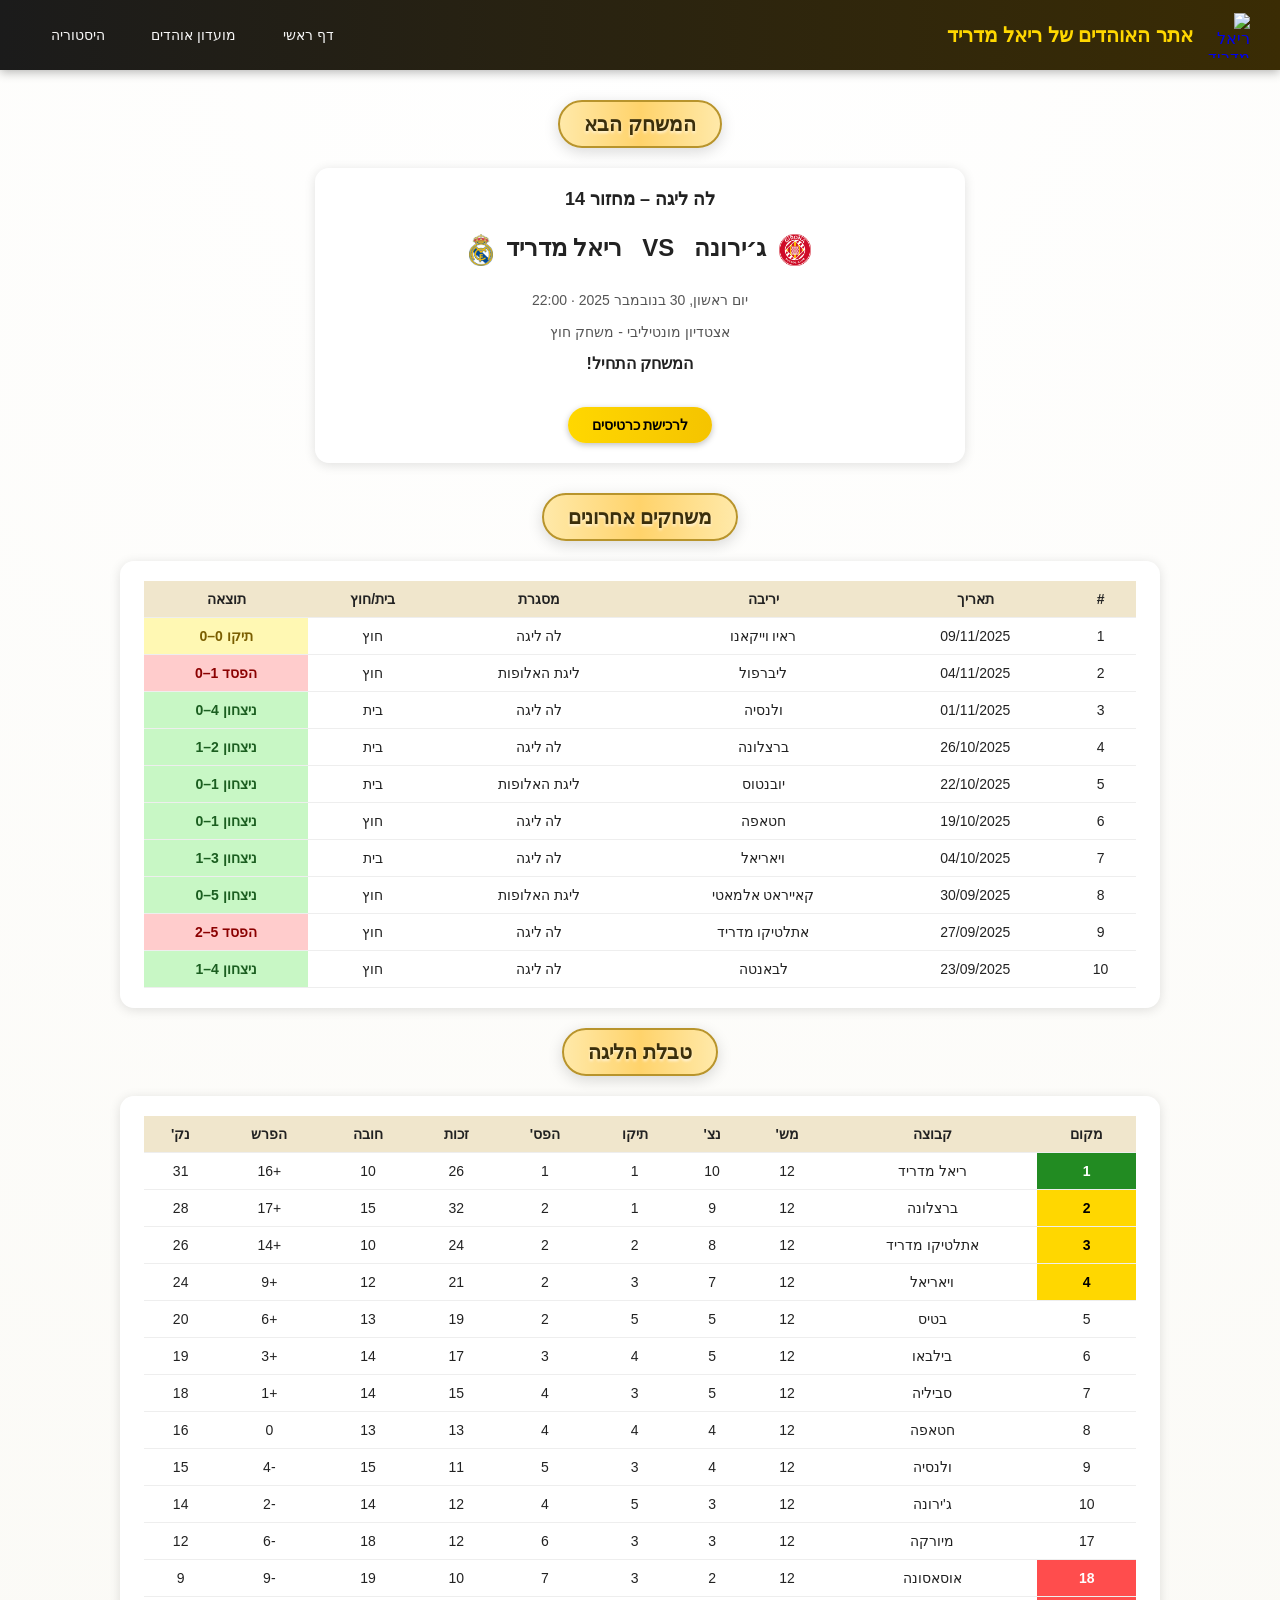
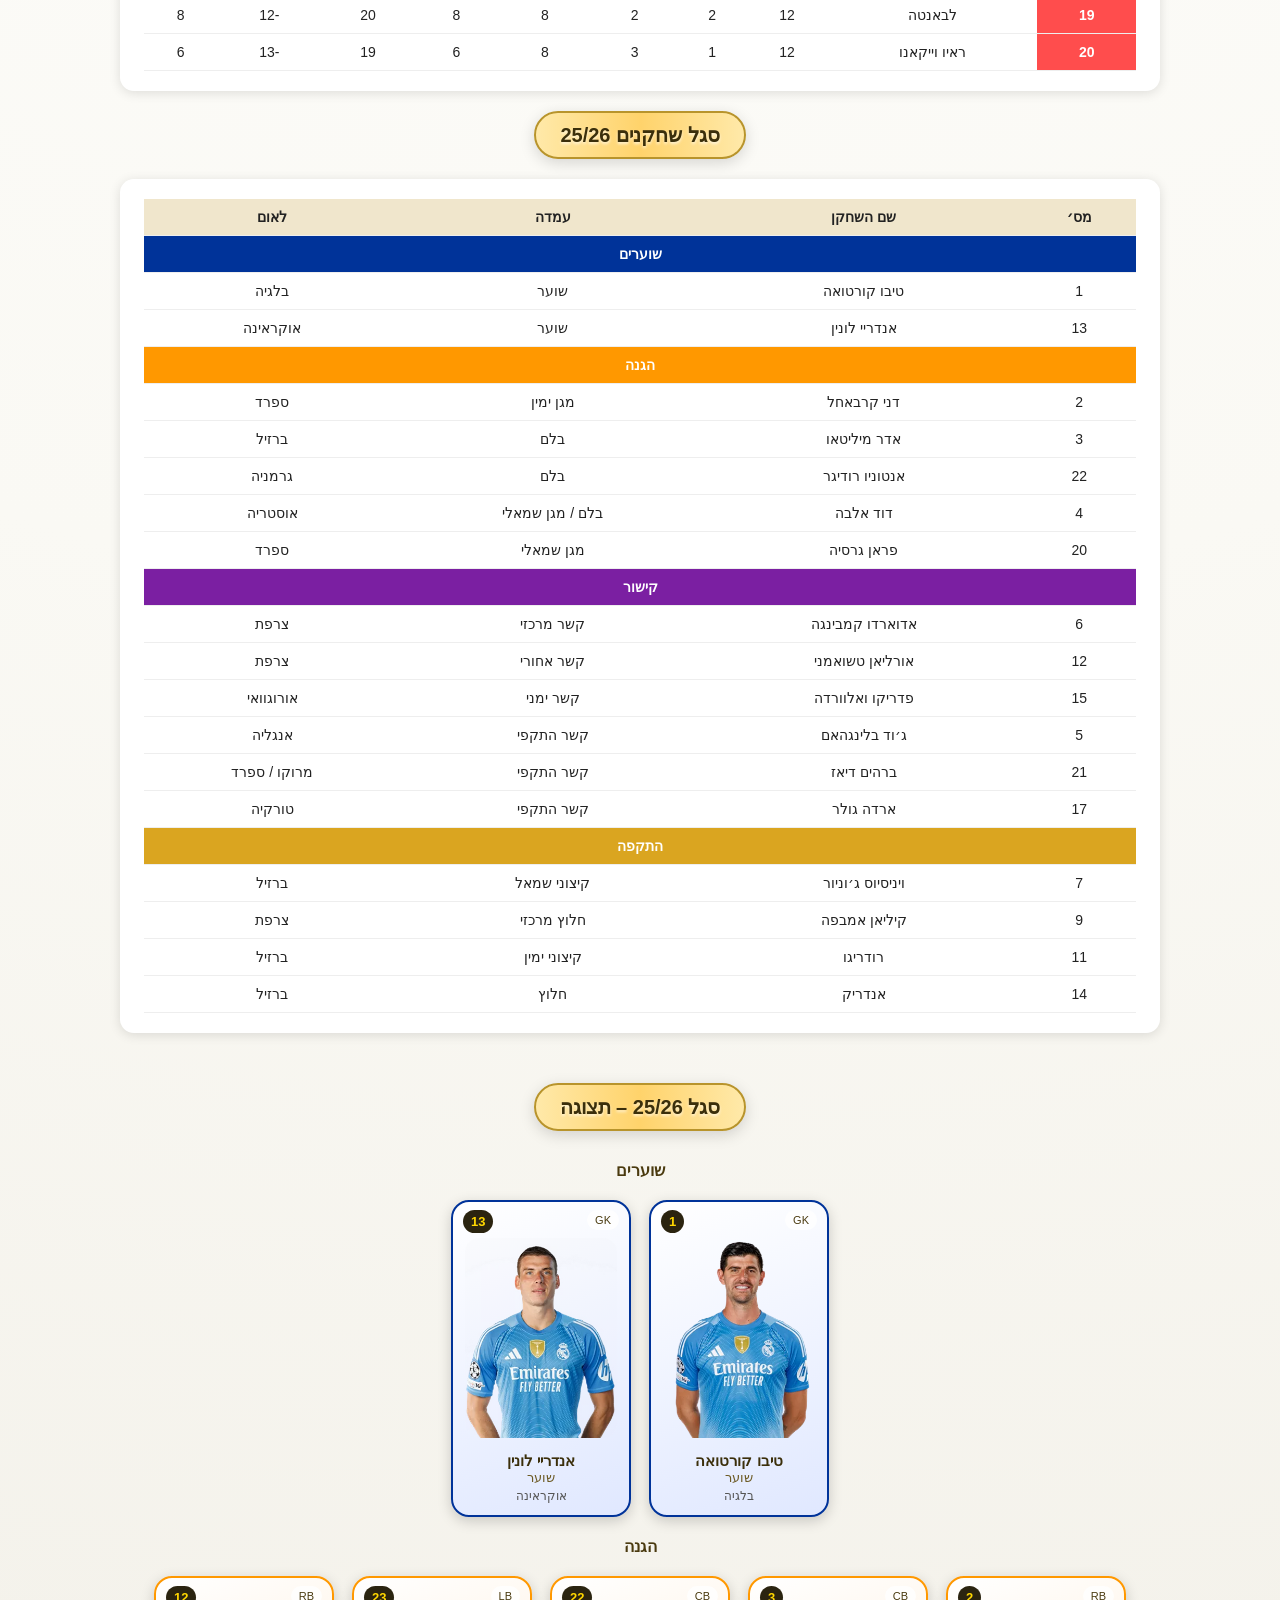
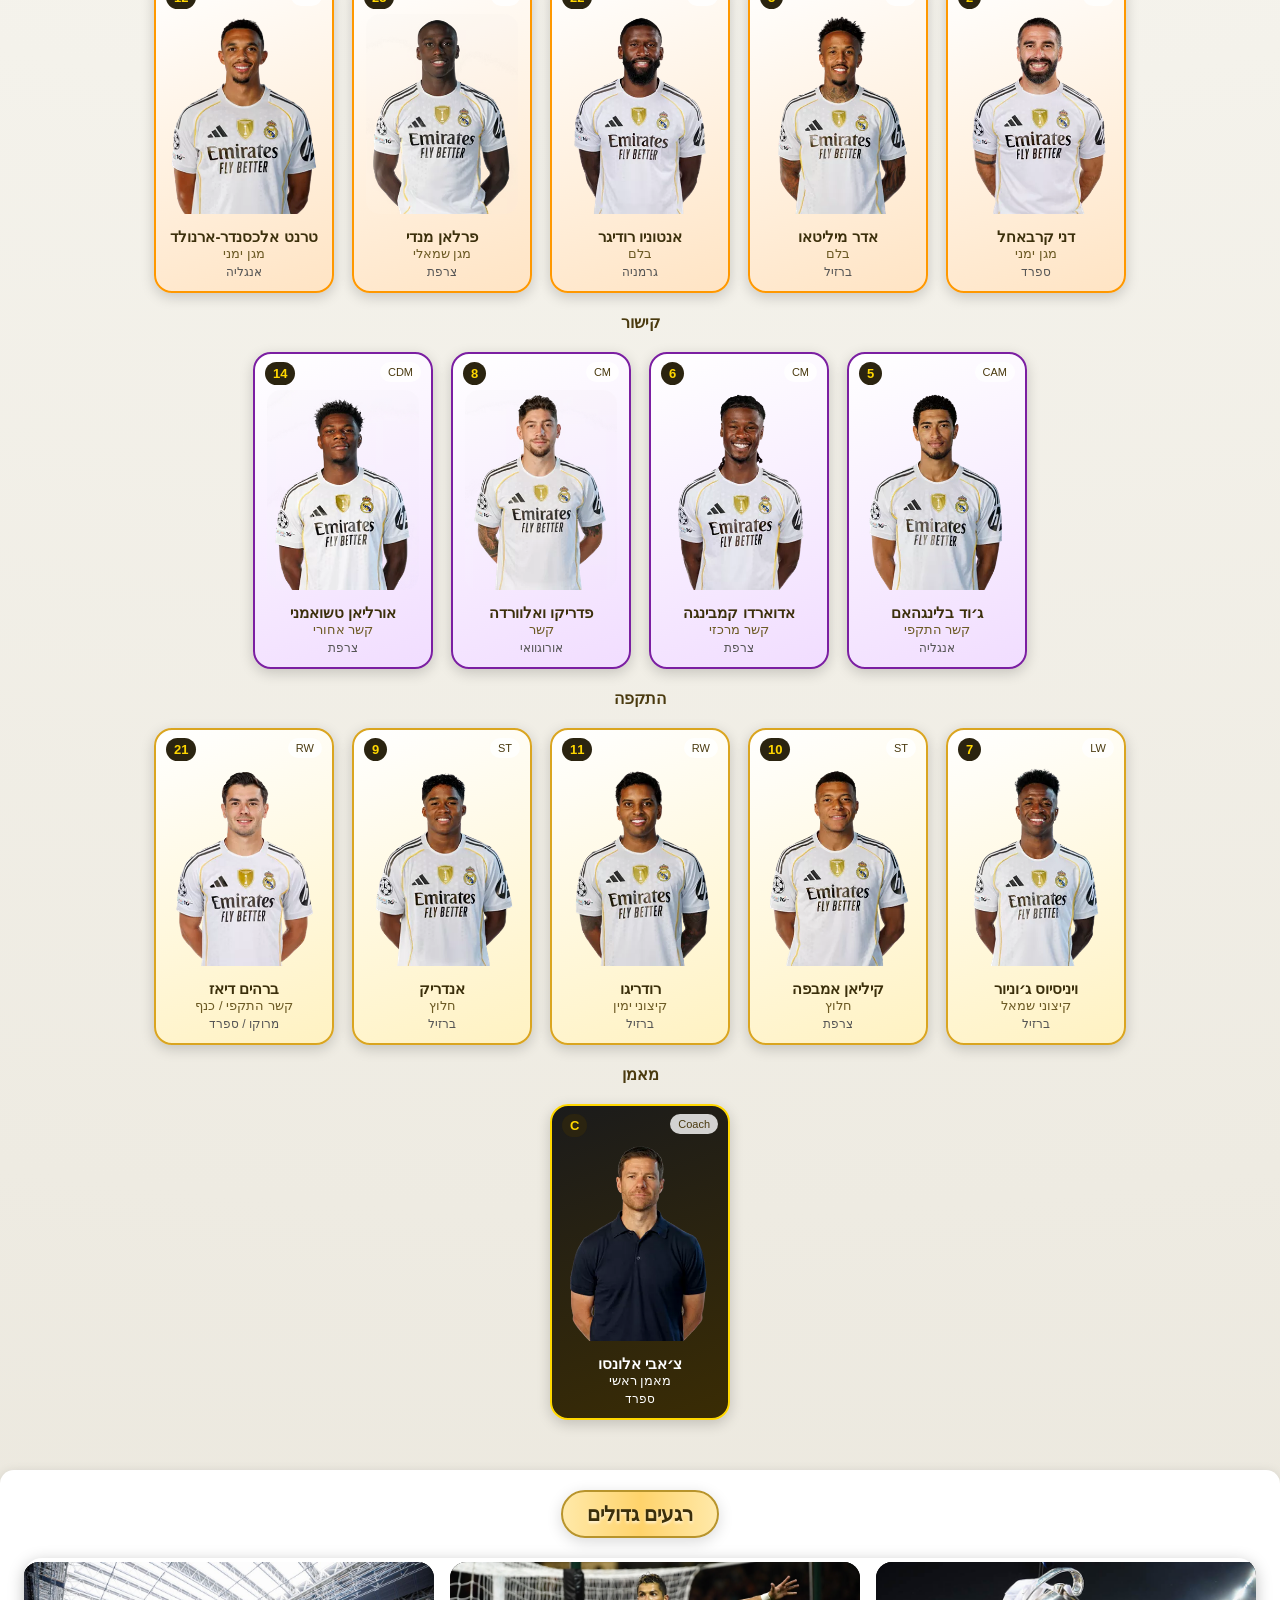
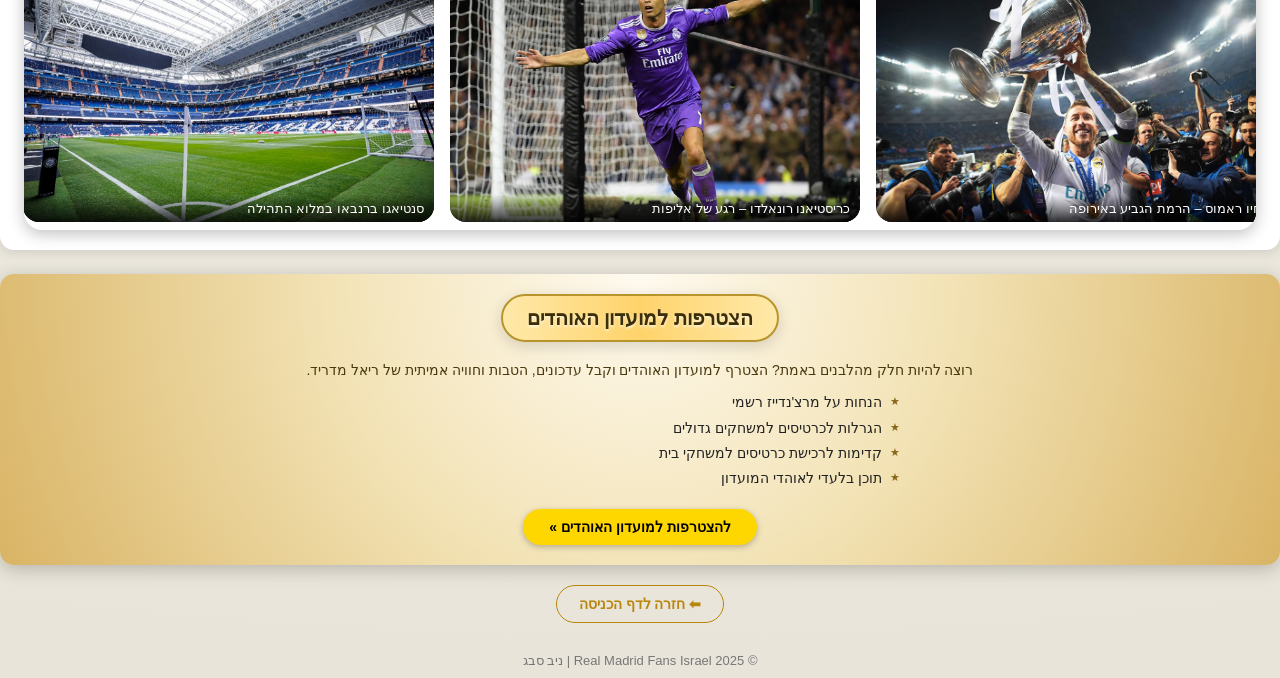
==== nivsabag-form.html @ 7beb81fd "firstcommit" ====
<!DOCTYPE html>
<html lang="he" dir="rtl">
<head>
  <meta charset="UTF-8">
  <meta name="viewport" content="width=device-width, initial-scale=1.0">
  <title>ריאל מדריד - דף ראשי</title>
  <link rel="stylesheet" href="style.css">
</head>
<body>

<div class="navbar">
<div class="nav-right">
  <a href="nivsabag-form.html" class="nav-home-link">
    <img class="nav-logo" src="https://upload.wikimedia.org/wikipedia/en/5/56/Real_Madrid_CF.svg" alt="ריאל מדריד">
    <span class="nav-title">אתר האוהדים של ריאל מדריד</span>
  </a>
</div>

<div class="nav-left">
  <div class="nav-links">
    <a href="nivsabag-form.html">דף ראשי</a>
    <a href="fanclub.html">מועדון אוהדים</a>
    <a href="history.html">היסטוריה</a>
  </div>
</div>


  </div>

  <div class="main-container">

<div class="center">
  <h2 class="section-title">המשחק הבא</h2>
</div>

<div class="card next-match-card">
  <div class="next-match-title">לה ליגה – מחזור 14</div>
  <br>

  <div class="next-match-vs">
    <img src="pics/girona.png" style="width: fit-content;"class="team-logo-small">
    ג׳ירונה
    &nbsp; VS &nbsp;
    ריאל מדריד
    <img src="pics/Real_Madrid_CF.svg.webp" style="width: fit-content;" class="team-logo-small">
  </div>
<br>
  <div class="next-match-details">
    יום ראשון, 30 בנובמבר 2025 · 22:00<br><br>
    אצטדיון מונטיליבי - משחק חוץ
  </div>

  <!-- לוגואים מעל הטיימר -->

  <div class="countdown" id="countdown">
    <div class="count-item">
      <span id="cd-days">00</span>
      <small>ימים</small>
    </div>
    <div class="count-item">
      <span id="cd-hours">00</span>
      <small>שעות</small>
    </div>
    <div class="count-item">
      <span id="cd-mins">00</span>
      <small>דקות</small>
    </div>
    <div class="count-item">
      <span id="cd-secs">00</span>
      <small>שניות</small>
    </div>
  </div>
  <br>

  <a href="#" class="btn-tickets">לרכישת כרטיסים</a>
</div>


    <div class="center">
      <h2 class="section-title">משחקים אחרונים</h2>
    </div>
    <div class="card table-wrapper">
      <table>
        <tr>
          <th>#</th>
          <th>תאריך</th>
          <th>יריבה</th>
          <th>מסגרת</th>
          <th>בית/חוץ</th>
          <th>תוצאה</th>
        </tr>
        <tr><td>1</td><td>09/11/2025</td><td>ראיו וייקאנו</td><td>לה ליגה</td><td>חוץ</td><td class="result-draw">תיקו 0–0</td></tr>
        <tr><td>2</td><td>04/11/2025</td><td>ליברפול</td><td>ליגת האלופות</td><td>חוץ</td><td class="result-loss">הפסד 1–0</td></tr>
        <tr><td>3</td><td>01/11/2025</td><td>ולנסיה</td><td>לה ליגה</td><td>בית</td><td class="result-win">ניצחון 4–0</td></tr>
        <tr><td>4</td><td>26/10/2025</td><td>ברצלונה</td><td>לה ליגה</td><td>בית</td><td class="result-win">ניצחון 2–1</td></tr>
        <tr><td>5</td><td>22/10/2025</td><td>יובנטוס</td><td>ליגת האלופות</td><td>בית</td><td class="result-win">ניצחון 1–0</td></tr>
        <tr><td>6</td><td>19/10/2025</td><td>חטאפה</td><td>לה ליגה</td><td>חוץ</td><td class="result-win">ניצחון 1–0</td></tr>
        <tr><td>7</td><td>04/10/2025</td><td>ויאריאל</td><td>לה ליגה</td><td>בית</td><td class="result-win">ניצחון 3–1</td></tr>
        <tr><td>8</td><td>30/09/2025</td><td>קאייראט אלמאטי</td><td>ליגת האלופות</td><td>חוץ</td><td class="result-win">ניצחון 5–0</td></tr>
        <tr><td>9</td><td>27/09/2025</td><td>אתלטיקו מדריד</td><td>לה ליגה</td><td>חוץ</td><td class="result-loss">הפסד 5–2</td></tr>
        <tr><td>10</td><td>23/09/2025</td><td>לבאנטה</td><td>לה ליגה</td><td>חוץ</td><td class="result-win">ניצחון 4–1</td></tr>
      </table>
    </div>

    <!-- טבלת ליגה -->
    <div class="center">
      <h2 class="section-title">טבלת הליגה</h2>
    </div>
    <div class="card table-wrapper">
      <table>
        <tr>
          <th>מקום</th>
          <th>קבוצה</th>
          <th>מש'</th>
          <th>נצ'</th>
          <th>תיקו</th>
          <th>הפס'</th>
          <th>זכות</th>
          <th>חובה</th>
          <th>הפרש</th>
          <th>נק'</th>
        </tr>
        <tr>
          <td class="place-top">1</td>
          <td>ריאל מדריד</td><td>12</td><td>10</td><td>1</td><td>1</td><td>26</td><td>10</td><td>+16</td><td>31</td>
        </tr>
        <tr>
          <td class="place-cl">2</td>
          <td>ברצלונה</td><td>12</td><td>9</td><td>1</td><td>2</td><td>32</td><td>15</td><td>+17</td><td>28</td>
        </tr>
        <tr>
          <td class="place-cl">3</td>
          <td>אתלטיקו מדריד</td><td>12</td><td>8</td><td>2</td><td>2</td><td>24</td><td>10</td><td>+14</td><td>26</td>
        </tr>
        <tr>
          <td class="place-cl">4</td>
          <td>ויאריאל</td><td>12</td><td>7</td><td>3</td><td>2</td><td>21</td><td>12</td><td>+9</td><td>24</td>
        </tr>
        <tr>
          <td>5</td>
          <td>בטיס</td><td>12</td><td>5</td><td>5</td><td>2</td><td>19</td><td>13</td><td>+6</td><td>20</td>
        </tr>
        <tr>
          <td>6</td>
          <td>בילבאו</td><td>12</td><td>5</td><td>4</td><td>3</td><td>17</td><td>14</td><td>+3</td><td>19</td>
        </tr>
        <tr>
          <td>7</td>
          <td>סביליה</td><td>12</td><td>5</td><td>3</td><td>4</td><td>15</td><td>14</td><td>+1</td><td>18</td>
        </tr>
        <tr>
          <td>8</td>
          <td>חטאפה</td><td>12</td><td>4</td><td>4</td><td>4</td><td>13</td><td>13</td><td>0</td><td>16</td>
        </tr>
        <tr>
          <td>9</td>
          <td>ולנסיה</td><td>12</td><td>4</td><td>3</td><td>5</td><td>11</td><td>15</td><td>-4</td><td>15</td>
        </tr>
        <tr>
          <td>10</td>
          <td>ג'ירונה</td><td>12</td><td>3</td><td>5</td><td>4</td><td>12</td><td>14</td><td>-2</td><td>14</td>
        </tr>
        <tr>
          <td>17</td>
          <td>מיורקה</td><td>12</td><td>3</td><td>3</td><td>6</td><td>12</td><td>18</td><td>-6</td><td>12</td>
        </tr>
        <tr>
          <td class="place-relegation">18</td>
          <td>אוסאסונה</td><td>12</td><td>2</td><td>3</td><td>7</td><td>10</td><td>19</td><td>-9</td><td>9</td>
        </tr>
        <tr>
          <td class="place-relegation">19</td>
          <td>לבאנטה</td><td>12</td><td>2</td><td>2</td><td>8</td><td>8</td><td>20</td><td>-12</td><td>8</td>
        </tr>
        <tr>
          <td class="place-relegation">20</td>
          <td>ראיו וייקאנו</td><td>12</td><td>1</td><td>3</td><td>8</td><td>6</td><td>19</td><td>-13</td><td>6</td>
        </tr>
      </table>
    </div>

   
    <div class="center">
      <h2 class="section-title">סגל שחקנים 25/26</h2>
    </div>
    <div class="card table-wrapper">
      <table>
        <tr>
          <th>מס׳</th>
          <th>שם השחקן</th>
          <th>עמדה</th>
          <th>לאום</th>
        </tr>
        <tr><td colspan="4" style="background:#003399; color:#fff; font-weight:bold;">שוערים</td></tr>
        <tr><td>1</td><td>טיבו קורטואה</td><td>שוער</td><td>בלגיה</td></tr>
        <tr><td>13</td><td>אנדריי לונין</td><td>שוער</td><td>אוקראינה</td></tr>

        <tr><td colspan="4" style="background:#ff9800; color:#fff; font-weight:bold;">הגנה</td></tr>
        <tr><td>2</td><td>דני קרבאחל</td><td>מגן ימין</td><td>ספרד</td></tr>
        <tr><td>3</td><td>אדר מיליטאו</td><td>בלם</td><td>ברזיל</td></tr>
        <tr><td>22</td><td>אנטוניו רודיגר</td><td>בלם</td><td>גרמניה</td></tr>
        <tr><td>4</td><td>דוד אלבה</td><td>בלם / מגן שמאלי</td><td>אוסטריה</td></tr>
        <tr><td>20</td><td>פראן גרסיה</td><td>מגן שמאלי</td><td>ספרד</td></tr>

        <tr><td colspan="4" style="background:#7b1fa2; color:#fff; font-weight:bold;">קישור</td></tr>
        <tr><td>6</td><td>אדוארדו קמבינגה</td><td>קשר מרכזי</td><td>צרפת</td></tr>
        <tr><td>12</td><td>אורליאן טשואמני</td><td>קשר אחורי</td><td>צרפת</td></tr>
        <tr><td>15</td><td>פדריקו ואלוורדה</td><td>קשר ימני</td><td>אורוגוואי</td></tr>
        <tr><td>5</td><td>ג׳וד בלינגהאם</td><td>קשר התקפי</td><td>אנגליה</td></tr>
        <tr><td>21</td><td>ברהים דיאז</td><td>קשר התקפי</td><td>מרוקו / ספרד</td></tr>
        <tr><td>17</td><td>ארדה גולר</td><td>קשר התקפי</td><td>טורקיה</td></tr>

        <tr><td colspan="4" style="background:#daa520; color:#fff; font-weight:bold;">התקפה</td></tr>
        <tr><td>7</td><td>ויניסיוס ג׳וניור</td><td>קיצוני שמאל</td><td>ברזיל</td></tr>
        <tr><td>9</td><td>קיליאן אמבפה</td><td>חלוץ מרכזי</td><td>צרפת</td></tr>
        <tr><td>11</td><td>רודריגו</td><td>קיצוני ימין</td><td>ברזיל</td></tr>
        <tr><td>14</td><td>אנדריק</td><td>חלוץ</td><td>ברזיל</td></tr>
      </table>
    </div>


</div>
<div class="center squad-section">
  <h2 class="section-title">סגל 25/26 – תצוגה</h2>
</div>

<!-- שוערים -->
<div class="main-container">
  <div class="squad-role-title">שוערים</div>
  <div class="players-grid">

    <div class="player-card gk">
      <div class="player-number-badge">1</div>
      <div class="player-role-tag">GK</div>
      <img src="players pics/2025 COURTOIS_EQUIPO_CARITA_380x501.webp" class="player-img" alt="טיבו קורטואה">
      <div class="player-name">טיבו קורטואה</div>
      <div class="player-position">שוער</div>
      <div class="player-flag">בלגיה</div>
    </div>

    <div class="player-card gk">
      <div class="player-number-badge">13</div>
      <div class="player-role-tag">GK</div>
      <img src="players pics/2025 LUNIN_EQUIPO_CARITA_380x501.webp" class="player-img" alt="אנדריי לונין">
      <div class="player-name">אנדריי לונין</div>
      <div class="player-position">שוער</div>
      <div class="player-flag">אוקראינה</div>
    </div>

  </div>

  <!-- הגנה -->
  <div class="squad-role-title">הגנה</div>
  <div class="players-grid">

    <div class="player-card def">
      <div class="player-number-badge">2</div>
      <div class="player-role-tag">RB</div>
      <img src="players pics/2025 CARVAJAL_EQUIPO_CARITA_380x501 – 6.webp" class="player-img" alt="דני קרבאחל">
      <div class="player-name">דני קרבאחל</div>
      <div class="player-position">מגן ימני</div>
      <div class="player-flag">ספרד</div>
    </div>

   <div class="player-card def">
      <div class="player-number-badge">3</div>
      <div class="player-role-tag">CB</div>
      <img src="players pics/2025 MILITAO_EQUIPO_CARITA_380x501 – 13.webp" class="player-img" alt="אדר מיליטאו">
      <div class="player-name">אדר מיליטאו</div>
      <div class="player-position">בלם</div>
      <div class="player-flag">ברזיל</div>
    </div>

    <div class="player-card def">
      <div class="player-number-badge">22</div>
      <div class="player-role-tag">CB</div>
      <img src="players pics/2025 RUDIGUER_EQUIPO_CARITA_380x501 – 2.webp" class="player-img" alt="אנטוניו רודיגר">
      <div class="player-name">אנטוניו רודיגר</div>
      <div class="player-position">בלם</div>
      <div class="player-flag">גרמניה</div>
    </div>

    <div class="player-card def">
      <div class="player-number-badge">23</div>
      <div class="player-role-tag">LB</div>
      <img src="players pics/2025 MENDY_EQUIPO_CARITA_380x501 – 1.webp" class="player-img" alt="פרלאן מנדי">
      <div class="player-name">פרלאן מנדי</div>
      <div class="player-position">מגן שמאלי</div>
      <div class="player-flag">צרפת</div>
    </div>

    <div class="player-card def">
      <div class="player-number-badge">12</div>
      <div class="player-role-tag">RB</div>
      <img src="players pics/2025 TRENT_EQUIPO_CARITA_380x501 v2.webp" class="player-img" alt="טרנט אלכסנדר-ארנולד">
      <div class="player-name">טרנט אלכסנדר-ארנולד</div>
      <div class="player-position">מגן ימני</div>
      <div class="player-flag">אנגליה</div>
    </div>

  </div>

  <!-- קישור -->
  <div class="squad-role-title">קישור</div>
  <div class="players-grid">

   <div class="player-card mid">
      <div class="player-number-badge">5</div>
      <div class="player-role-tag">CAM</div>
      <img src="players pics/2025 BELLINGHAM_EQUIPO_CARITA_380x501 – 1.webp" class="player-img" alt="ג׳וד בלינגהאם">
      <div class="player-name">ג׳וד בלינגהאם</div>
      <div class="player-position">קשר התקפי</div>
      <div class="player-flag">אנגליה</div>
    </div>

    <div class="player-card mid">
      <div class="player-number-badge">6</div>
      <div class="player-role-tag">CM</div>
      <img src="players pics/2025 CAMAVINGA_EQUIPO_CARITA_380x501 – 1.webp" class="player-img" alt="אדוארדו קמבינגה">
      <div class="player-name">אדוארדו קמבינגה</div>
      <div class="player-position">קשר מרכזי</div>
      <div class="player-flag">צרפת</div>
    </div>

    <div class="player-card mid">
      <div class="player-number-badge">8</div>
      <div class="player-role-tag">CM</div>
      <img src="players pics/2025 VALVERDE_EQUIPO_CARITA_380x501 – 1.webp" class="player-img" alt="פדריקו ואלוורדה">
      <div class="player-name">פדריקו ואלוורדה</div>
      <div class="player-position">קשר</div>
      <div class="player-flag">אורוגוואי</div>
    </div>

    <div class="player-card mid">
      <div class="player-number-badge">14</div>
      <div class="player-role-tag">CDM</div>
      <img src="players pics/2025 TCHOUAMENI_EQUIPO_CARITA_380x501 – 1.webp" class="player-img" alt="אורליאן טשואמני">
      <div class="player-name">אורליאן טשואמני</div>
      <div class="player-position">קשר אחורי</div>
      <div class="player-flag">צרפת</div>
    </div>

  </div>

  <!-- התקפה -->
  <div class="squad-role-title">התקפה</div>
  <div class="players-grid">

    <div class="player-card fw">
      <div class="player-number-badge">7</div>
      <div class="player-role-tag">LW</div>
      <img src="players pics/2025 VINI_EQUIPO_CARITA_380x501 – 1.webp" class="player-img" alt="ויניסיוס ג׳וניור">
      <div class="player-name">ויניסיוס ג׳וניור</div>
      <div class="player-position">קיצוני שמאל</div>
      <div class="player-flag">ברזיל</div>
    </div>

    <div class="player-card fw">
      <div class="player-number-badge">10</div>
      <div class="player-role-tag">ST</div>
      <img src="players pics/2025 MBAPPE_EQUIPO_CARITA_380x501 – 1.webp" class="player-img" alt="קיליאן אמבפה">
      <div class="player-name">קיליאן אמבפה</div>
      <div class="player-position">חלוץ</div>
      <div class="player-flag">צרפת</div>
    </div>

    <div class="player-card fw">
      <div class="player-number-badge">11</div>
      <div class="player-role-tag">RW</div>
      <img src="players pics/2025 RODRYGO_EQUIPO_CARITA_380x501 – 1.webp" class="player-img" alt="רודריגו">
      <div class="player-name">רודריגו</div>
      <div class="player-position">קיצוני ימין</div>
      <div class="player-flag">ברזיל</div>
    </div>

    <div class="player-card fw">
      <div class="player-number-badge">9</div>
      <div class="player-role-tag">ST</div>
      <img src="players pics/2025 ENDRICK_EQUIPO_CARITA_380x501 – 8.webp" class="player-img" alt="אנדריק">
      <div class="player-name">אנדריק</div>
      <div class="player-position">חלוץ</div>
      <div class="player-flag">ברזיל</div>
    </div>

    <div class="player-card fw">
      <div class="player-number-badge">21</div>
      <div class="player-role-tag">RW</div>
      <img src="players pics/2025 BRAHIM_EQUIPO_CARITA_380x501 – 1.webp" class="player-img" alt="ברהים דיאז">
      <div class="player-name">ברהים דיאז</div>
      <div class="player-position">קשר התקפי / כנף</div>
      <div class="player-flag">מרוקו / ספרד</div>
    </div>

  </div>
  <!-- צוות מקצועי -->
  <div class="squad-role-title">מאמן</div>
  <div class="players-grid">

    <div class="player-card coach">
      <div class="player-number-badge">C</div>
      <div class="player-role-tag">Coach</div>
      <img src="players pics/2025 XABI_CARITA_380x501 – 2.webp" class="player-img" alt="צ׳אבי אלונסו">
      <div class="player-name">צ׳אבי אלונסו</div>
      <div class="player-position">מאמן ראשי</div>
      <div class="player-flag">ספרד</div>
    </div>

  </div>
</div>

    
    <!-- סקשן: 3 תמונות זזות אוטומטית -->
    <section class="card moments-section">
      <h2 class="section-title">רגעים גדולים</h2>

      <div class="moments-strip-wrapper">
        <div class="moments-strip">

          <!-- 3 תמונות שונות -->
    <div class="moment-item">
    <a href="pics/2019-09-09-sergio-ramos-champions-league.jpg" target="_blank">
    <img src="pics/2019-09-09-sergio-ramos-champions-league.jpg" alt="ראמוס מרים את הגביע">
    <span>סרחיו ראמוס – הרמת הגביע באירופה</span>
     </a>
    </div>

          <div class="moment-item">
            <a href="pics/691935608.webp" target="_blank">
            <img src="pics/691935608.webp" alt="כריסטיאנו גול">
            <span>כריסטיאנו רונאלדו – רגע של אליפות</span>
            </a>
          </div>

          <div class="moment-item">
            <a href="pics/santiago.jpeg" target="_blank">
            <img src="pics/santiago.jpeg" alt="סנטיאגו ברנבאו">
            </a>
            <span>סנטיאגו ברנבאו במלוא התהילה</span>
          </div>

        </div>
      </div>
    </section>


    <!-- סקשן: הצטרפות למועדון האוהדים -->
    <section class="card fanclub-cta">
      <h2 class="section-title">הצטרפות למועדון האוהדים</h2>

      <p class="fanclub-text">
        רוצה להיות חלק מהלבנים באמת? הצטרף למועדון האוהדים וקבל עדכונים, הטבות וחוויה אמיתית של ריאל מדריד.
      </p>

      <ul class="fanclub-benefits">
        <li>הנחות על מרצ'נדייז רשמי</li>
        <li>הגרלות לכרטיסים למשחקים גדולים</li>
        <li>קדימות לרכישת כרטיסים למשחקי בית</li>
        <li>תוכן בלעדי לאוהדי המועדון</li>
      </ul>

      <a href="fanclub.html" class="btn btn-gold fanclub-btn">
        להצטרפות למועדון האוהדים »
      </a>
    </section>


    <div class="center" style="margin-top:20px;">
      <a href="nivsabag-main.html" class="btn btn-outline-gold">⬅ חזרה לדף הכניסה</a>
    </div>

    <div class="footer">
      © 2025 Real Madrid Fans Israel | ניב סבג
    </div>


  </div>
<script>
(function() {

  // 30.11.2025 בשעה 22:00
  // נובמבר = 10 ב-JS
  var targetDate = new Date(2025, 10, 30, 22, 0, 0);

  var daysEl  = document.getElementById('cd-days');
  var hoursEl = document.getElementById('cd-hours');
  var minsEl  = document.getElementById('cd-mins');
  var secsEl  = document.getElementById('cd-secs');
  var countdownEl = document.getElementById('countdown');

  function pad(n){ return n<10 ? '0'+n : n; }

  function update() {
    var now = new Date();
    var diff = targetDate - now;

    if (diff <= 0) {
      countdownEl.innerHTML = '<strong>המשחק התחיל!</strong>';
      clearInterval(interval);
      return;
    }

    var secs = Math.floor(diff/1000);
    var days = Math.floor(secs / (3600*24)); secs -= days*3600*24;
    var hrs  = Math.floor(secs / 3600); secs -= hrs*3600;
    var mins = Math.floor(secs / 60); secs -= mins*60;

    daysEl.textContent  = pad(days);
    hoursEl.textContent = pad(hrs);
    minsEl.textContent  = pad(mins);
    secsEl.textContent  = pad(secs);
  }

  update();
  var interval = setInterval(update, 1000);

})();
</script>


</body>
</html>
---- style.css ----
/* ========= בסיס ========= */
* { box-sizing: border-box; }

body {
  margin: 0;
  font-family: "Segoe UI", Arial, sans-serif;
  background: radial-gradient(circle at top, #ffffff 0, #faf9f4 40%, #e8e4d9 100%);
  color: #222;
  direction: rtl;
  text-align: right;
  opacity: 0;
  animation: site-fade-in 0.5s ease-out forwards;
}

@keyframes site-fade-in {
  from { opacity: 0; transform: translateY(6px); }
  to   { opacity: 1; transform: translateY(0); }
}

body.has-video { background: transparent; }

/* ========= ניווט ========= */
.navbar {
  width: 100%;
  height: 70px;
  background: linear-gradient(to right, #1b1b1b, #3a2c04);
  color: #fff;
  padding: 0 30px;
  display: flex;
  align-items: center;
  justify-content: space-between;
  box-shadow: 0 2px 10px rgba(0,0,0,0.3);
  position: relative;
  z-index: 1000;
  overflow: hidden;
}

.nav-left, .nav-right {
  display: flex;
  align-items: center;
  gap: 20px;
}

.nav-logo {
  width: 45px;
  height: 45px;
}

.nav-title {
  font-size: 20px;
  font-weight: bold;
  color: #ffd700;
  white-space: nowrap;
  overflow: hidden;
  text-overflow: ellipsis;
}

.nav-links a {
  display: inline-block;
  color: #f7f7f7;
  text-decoration: none;
  margin: 0 4px;
  padding: 6px 16px;
  border-radius: 999px;
  font-size: 14px;
  border: 1px solid transparent;
  white-space: nowrap;
  transition: background-color 0.2s ease, border-color 0.2s ease;
}

.nav-links a:hover {
  border-color: #ffd700;
  background-color: rgba(255, 215, 0, 0.15);
}

.nav-links a.active {
  background-color: rgba(255, 215, 0, 0.25);
  border-color: #ffd700;
  color: #ffffff;
}

/* ========= מבנה כללי ========= */
.main-container {
  max-width: 1100px;
  margin: 30px auto 50px auto;
  padding: 0 30px;
}

.center { text-align: center; }

.card {
  background-color: #ffffff;
  border-radius: 14px;
  box-shadow: 0 2px 12px rgba(0,0,0,0.12);
  padding: 20px 24px;
  margin: 20px auto;
  transition: transform .18s ease, box-shadow .18s ease;
}

.card:hover {
  transform: translateY(-3px);
  box-shadow: 0 6px 18px rgba(0,0,0,0.18);
}

/* ========= כותרות ========= */
h1, h2, h3 {
  text-align: center;
  font-weight: 800;
}

h1 {
  color: #b8860b;
  text-shadow: 0 1px 3px rgba(0,0,0,0.15);
}

.section-title {
  display: block;
  width: fit-content;
  margin: 0 auto 20px auto;
  padding: 10px 24px;
  font-size: 20px;
  font-weight: 900;
  color: #3b2f0b;
  background: linear-gradient(90deg, #ffe9a9, #ffd36b, #ffe9a9);
  border-radius: 999px;
  border: 2px solid #b8942c;
  text-shadow: 0 2px 3px rgba(255,255,255,0.7);
  box-shadow: 0 4px 15px rgba(0,0,0,0.15);
}

/* ========= כפתורים ========= */
.btn {
  display: inline-block;
  padding: 10px 22px;
  border-radius: 999px;
  border: none;
  text-decoration: none;
  font-weight: bold;
  cursor: pointer;
  font-size: 14px;
}

.btn-gold {
  background-color: #ffd700;
  color: #000;
  box-shadow: 0 2px 6px rgba(0,0,0,0.25);
}

.btn-gold:hover { background-color: #f5c400; }

.btn-outline-gold {
  background-color: transparent;
  color: #b8860b;
  border: 1px solid #b8860b;
}

.btn-outline-gold:hover { background-color: #fff5c2; }

/* ========= טפסים ========= */
form table { border: none; width: 100%; }
form td {
  border: none;
  text-align: right;
  padding: 4px 0;
}

input[type="text"],
input[type="email"],
input[type="date"],
input[type="number"],
select,
textarea {
  width: 100%;
  padding: 6px 8px;
  border-radius: 6px;
  border: 1px solid #ccc;
  font-family: inherit;
  font-size: 14px;
}

textarea { resize: vertical; }

/* ========= טבלאות ========= */
.table-wrapper { overflow-x: auto; }

table {
  border-collapse: collapse;
  width: 100%;
  background-color: #fff;
}

th, td {
  padding: 10px;
  border-bottom: 1px solid #eee;
  text-align: center;
  font-size: 14px;
}

th {
  background-color: #f0e6cc;
  font-weight: bold;
}

tr:hover td { background-color: #faf4e4; }

.result-win {
  background-color: #c8f7c5;
  color: #1b5e20;
  font-weight: bold;
}
.result-draw {
  background-color: #fff8b3;
  color: #7a5e00;
  font-weight: bold;
}
.result-loss {
  background-color: #ffcccc;
  color: #8b0000;
  font-weight: bold;
}

.place-top      { background-color: #228b22; color:#fff; font-weight:bold; }
.place-cl       { background-color: #ffd700; color:#000; font-weight:bold; }
.place-relegation { background-color:#ff4d4d; color:#fff; font-weight:bold; }

/* ========= גלריה פשוטה ========= */
.gallery {
  display: flex;
  flex-wrap: wrap;
  justify-content: center;
  gap: 16px;
}

.gallery-item { text-align: center; max-width: 220px; }

.gallery-item img {
  width: 100%;
  border-radius: 10px;
  box-shadow: 0 2px 8px rgba(0,0,0,0.25);
}

.gallery-item span {
  display: block;
  margin-top: 6px;
  font-size: 14px;
}

/* ========= ציטוט ========= */
.quote {
  font-size: 18px;
  font-style: italic;
  color: #555;
  background:#fff;
  display:inline-block;
  padding:10px 16px;
  border-right:4px solid gold;
  border-radius:8px;
}

/* ========= פוטר ========= */
.footer {
  text-align: center;
  font-size: 13px;
  color: #777;
  margin: 30px 0 10px;
}

.footer .ns {
  display: inline-block;
  margin-top: 4px;
  font-size: 11px;
  color: #b8860b;
}

/* ========= דף כניסה עם וידאו ========= */
#bg-video {
  position: fixed;
  top: 0; left: 0;
  width: 100%;
  height: 100vh;
  object-fit: cover;
  z-index: -1;
  filter: brightness(80%);
}

body.has-video .main-container,
body.has-video .navbar,
body.has-video .card {
  position: relative;
  z-index: 10;
}

body.has-video h1 {
  color: #ffd700;
  text-shadow: 0 0 10px rgba(0,0,0,0.9);
}

body.has-video .main-container > p {
  color: #ffffff;
  font-size: 17px;
  font-weight: 600;
  text-shadow: 0 0 6px rgba(0,0,0,1);
}

.question-card {
  max-width: 500px;
  margin: 40px auto;
  background: rgba(255, 255, 255, 0.8);
  border-radius: 16px;
  box-shadow: 0 4px 16px rgba(0,0,0,0.35);
  backdrop-filter: blur(6px);
}

.error-card {
  max-width: 500px;
  margin: 60px auto;
}

/* ========= סגל – קלפי שחקנים ========= */
.squad-section { margin-top: 40px; }

.squad-role-title {
  font-weight: bold;
  margin-top: 20px;
  margin-bottom: 8px;
  color: #4a3a0f;
  text-align: center;
}

.players-grid {
  display: flex;
  flex-wrap: wrap;
  justify-content: center;
  gap: 18px;
  margin-top: 20px;
}

.player-card {
  position: relative;
  width: 180px;
  background: linear-gradient(160deg, #ffffff 0%, #f7f2d4 100%);
  border-radius: 18px;
  padding: 14px 12px 12px;
  text-align: center;
  box-shadow: 0 4px 14px rgba(0,0,0,0.18);
  border: 2px solid #d4b56a;
  overflow: hidden;
  transition: transform .2s ease, box-shadow .2s ease;
}

.player-card:hover {
  transform: translateY(-6px);
  box-shadow: 0 8px 20px rgba(0,0,0,0.25);
}

/* צבעים לפי תפקיד */
.player-card.gk {
  background: linear-gradient(160deg, #ffffff 0%, #e0e8ff 100%);
  border-color: #003399;
}
.player-card.def {
  background: linear-gradient(160deg, #ffffff 0%, #ffe4c4 100%);
  border-color: #ff9800;
}
.player-card.mid {
  background: linear-gradient(160deg, #ffffff 0%, #f1ddff 100%);
  border-color: #7b1fa2;
}
.player-card.fw {
  background: linear-gradient(160deg, #ffffff 0%, #fff2c2 100%);
  border-color: #daa520;
}
.player-card.coach {
  background: linear-gradient(160deg, #1b1b1b 0%, #3a2c04 100%);
  border-color: #ffd700;
  color: #fff;
}
.player-card.coach .player-name,
.player-card.coach .player-position,
.player-card.coach .player-flag { color: #fff; }

.player-number-badge {
  position: absolute;
  top: 8px;
  left: 10px;
  background: #2b2410;
  color: #ffd700;
  font-weight: bold;
  font-size: 13px;
  padding: 4px 8px;
  border-radius: 999px;
}

.player-role-tag {
  position: absolute;
  top: 8px;
  right: 10px;
  background: rgba(255,255,255,0.8);
  color: #4a3a0f;
  font-size: 11px;
  padding: 4px 8px;
  border-radius: 999px;
}

.player-img {
  width: 100%;
  border-radius: 14px;
  margin-top: 22px;
  margin-bottom: 10px;
  object-fit: cover;
}

.player-name {
  font-weight: bold;
  font-size: 15px;
  color: #3b2f0b;
}

.player-position {
  font-size: 13px;
  color: #6c5a24;
}

.player-flag {
  font-size: 12px;
  margin-top: 4px;
  color: #555;
}

/* ========= המשחק הבא + ספירה לאחור ========= */
.next-match-card {
  max-width: 650px;
  margin: 20px auto 30px auto;
  text-align: center;
}

.next-match-title {
  font-size: 18px;
  font-weight: bold;
  margin-bottom: 6px;
}

.next-match-details {
  font-size: 14px;
  color: #555;
  margin-bottom: 14px;
}

.next-match-vs {
  font-size: 24px;
  font-weight: bold;
  margin-bottom: 8px;
}

.countdown-logos {
  display: flex;
  justify-content: center;
  align-items: center;
  gap: 18px;
  margin-bottom: 12px;
}

.team-logo { width: 50px; height: 50px; }
.team-logo-small { width: 32px; height: 32px; vertical-align: middle; margin: 0 6px; }

.vs-text {
  font-weight: bold;
  font-size: 22px;
  color: #3b2f0b;
}

.countdown {
  display: flex;
  justify-content: center;
  gap: 12px;
  margin: 10px 0 16px 0;
}

.count-item {
  background-color: #f0e6cc;
  border-radius: 10px;
  padding: 8px 10px;
  min-width: 60px;
}

.count-item span {
  display: block;
  font-size: 20px;
  font-weight: bold;
  color: #3b2f0b;
}

.count-item small {
  font-size: 11px;
  color: #555;
}

.btn-tickets {
  display: inline-block;
  padding: 10px 24px;
  border-radius: 999px;
  background: linear-gradient(90deg, #ffd700, #f5c400);
  color: #000;
  font-weight: bold;
  font-size: 14px;
  text-decoration: none;
  box-shadow: 0 2px 6px rgba(0,0,0,0.25);
}

.btn-tickets:hover {
  background: linear-gradient(90deg, #ffe15a, #ffd700);
}

/* ========= דף היסטוריה ========= */
.history-container { margin-top: 40px; }

/* הירו */
.history-hero {
  position: relative;
  overflow: hidden;
  text-align: center;
  padding: 40px 30px;
  border-radius: 18px;
  background: radial-gradient(circle at top, #fff9e6 0, #f0e0b5 40%, #d0b36a 100%);
  border: 1px solid #ffd700cc;
  box-shadow: 0 12px 28px rgba(0,0,0,0.28);
}

.history-hero::before {
  content: "";
  position: absolute;
  inset: -40%;
  background:
    radial-gradient(circle at 15% 0%, rgba(255,255,255,0.5) 0, transparent 55%),
    radial-gradient(circle at 90% 100%, rgba(255,215,0,0.55) 0, transparent 60%);
  opacity: 0.9;
  pointer-events: none;
}

.history-hero h1 {
  position: relative;
  z-index: 1;
  color: #2b1e00;
  font-size: 34px;
  margin-bottom: 10px;
  text-shadow: 0 2px 5px rgba(255,255,255,0.6),
               0 3px 12px rgba(0,0,0,0.25);
}

.history-intro {
  position: relative;
  z-index: 1;
  font-size: 16px;
  color: #4a3a0f;
  max-width: 650px;
  margin: 0 auto;
}

/* ציר זמן */
.timeline {
  margin-top: 25px;
  padding: 22px 24px 14px 12px;
  border-radius: 18px;
  background: linear-gradient(145deg, #1e1b15, #3a2f18);
  box-shadow: 0 12px 28px rgba(0,0,0,0.35);
  border: 1px solid rgba(255, 215, 0, 0.4);
  position: relative;
}

.timeline::before {
  content: "";
  position: absolute;
  top: 24px;
  bottom: 24px;
  right: 40px;
  width: 2px;
  background: linear-gradient(to bottom, #ffd700, rgba(255,215,0,0.05));
  opacity: 0.95;
}

.timeline-item {
  position: relative;
  margin-bottom: 26px;
  padding-right: 68px;
  cursor: pointer;
}

.timeline-item::before {
  content: "";
  position: absolute;
  top: 14px;
  right: 33px;
  width: 14px;
  height: 14px;
  border-radius: 50%;
  background-color: #ffd700;
  box-shadow:
    0 0 0 4px rgba(255,215,0,0.35),
    0 0 14px rgba(255,215,0,1);
}

.timeline-year {
  display: inline-block;
  padding: 4px 14px;
  border-radius: 999px;
  background: rgba(0,0,0,0.7);
  border: 1px solid rgba(255,215,0,0.8);
  color: #ffd700;
  font-weight: bold;
  font-size: 14px;
  margin-bottom: 8px;
}

.timeline-content {
  display: flex;
  flex-direction: row-reverse;
  align-items: flex-start;
  gap: 14px;
  background: rgba(255,255,255,0.06);
  border-radius: 14px;
  padding: 10px 12px;
  border: 1px solid rgba(255,255,255,0.07);
  transition: background 0.2s ease, transform 0.2s ease, box-shadow 0.2s ease;
}

.timeline-text { flex: 1; }

.timeline-content h3 {
  margin: 0 0 4px;
  font-size: 17px;
  color: #ffeeb0;
  text-shadow: 0 1px 4px rgba(0,0,0,0.5);
}

.timeline-content p {
  margin: 0;
  font-size: 14px;
  color: #e3ddc7;
}

.timeline-media img {
  width: 120px;
  height: 80px;
  border-radius: 12px;
  object-fit: cover;
  box-shadow: 0 4px 10px rgba(0,0,0,0.6);
}

.timeline-item:hover .timeline-content {
  background: rgba(255,255,255,0.14);
  transform: translateY(-3px);
  box-shadow: 0 6px 16px rgba(0,0,0,0.55);
}

/* שיאים ותארים */
.history-stats-grid {
  display: grid;
  grid-template-columns: repeat(auto-fit, minmax(160px, 1fr));
  gap: 16px;
  margin-top: 20px;
}

.history-stat-box {
  background: radial-gradient(circle at top, #fffaf0 0, #f2e2b4 45%, #caa55f 100%);
  border-radius: 16px;
  padding: 14px 10px;
  text-align: center;
  border: 1px solid rgba(180, 130, 30, 0.9);
  box-shadow: 0 6px 16px rgba(0,0,0,0.18);
  position: relative;
  overflow: hidden;
}

.history-stat-box::before {
  content: "";
  position: absolute;
  inset: 0;
  background: radial-gradient(circle at top, rgba(255,255,255,0.7) 0, transparent 55%);
  opacity: 0.8;
  pointer-events: none;
}

.history-stat-number {
  font-size: 28px;
  font-weight: bold;
  color: #3b2f0b;
  margin-bottom: 4px;
  position: relative;
  z-index: 1;
}

.history-stat-label {
  font-size: 13px;
  color: #5a4a16;
  position: relative;
  z-index: 1;
}

.history-note {
  margin-top: 10px;
  font-size: 12px;
  color: #777;
}

/* תקצירים – נגן YouTube */
.history-highlights { margin-top: 30px; }

.highlights-grid {
  display: grid;
  grid-template-columns: repeat(auto-fit, minmax(320px, 1fr));
  gap: 22px;
  margin-top: 10px;
}

.highlight-card {
  background: linear-gradient(160deg, #fffaf0 0%, #f2deb0 40%, #d8b66a 100%);
  border-radius: 18px;
  padding: 14px 14px 18px;
  border: 1px solid rgba(180, 130, 30, 0.9);
  box-shadow: 0 6px 18px rgba(0,0,0,0.16);
}

.highlight-card h3 {
  margin-top: 0;
  margin-bottom: 10px;
  font-size: 16px;
  color: #3b2f0b;
  text-align: center;
}

.highlight-video {
  position: relative;
  width: 100%;
  padding-bottom: 56.25%;
  border-radius: 12px;
  overflow: hidden;
  box-shadow: 0 4px 14px rgba(0,0,0,0.35);
}

.highlight-video iframe {
  position: absolute;
  top: 0; left: 0;
  width: 100%;
  height: 100%;
  border: 0;
}

/* אגדות לבנות */
.history-legends { margin-top: 25px; }

.legends-grid {
  display: grid;
  grid-template-columns: repeat(auto-fit, minmax(220px, 1fr));
  gap: 18px;
  margin-top: 18px;
}

.legend-card {
  background: linear-gradient(160deg, #121111 0%, #26211b 45%, #3d3223 100%);
  border-radius: 16px;
  padding: 16px 16px 18px;
  border: 1px solid rgba(255,255,255,0.07);
  box-shadow: 0 6px 16px rgba(0,0,0,0.4);
  position: relative;
  overflow: hidden;
  text-align: center;
}

.legend-card::before {
  content: "";
  position: absolute;
  top: 0; right: 0;
  width: 4px;
  height: 100%;
  background: linear-gradient(to bottom, #ffd700, #f2c347, #ffd700);
}

.legend-img-wrap {
  width: 130px;
  height: 130px;
  border-radius: 50%;
  overflow: hidden;
  border: 3px solid #ffd700;
  margin: 0 auto 10px auto;
}

.legend-img {
  width: 100%;
  height: 100%;
  object-fit: cover;
}

.legend-card h3 {
  margin-top: 0;
  margin-bottom: 6px;
  font-size: 18px;
  color: #ffeeb3;
  text-shadow: 0 2px 4px rgba(0,0,0,0.4);
}

.legend-card p {
  margin: 0;
  font-size: 13px;
  color: #ddd7c2;
}
.nav-home-link {
  display: flex;
  align-items: center;
  gap: 12px;
  text-decoration: none;
}

.nav-home-link:hover .nav-title {
  color: #ffd700cc;
}
/* ===== אזור תחתון בעמוד הטבלאות – רגעים + המנון + מועדון ===== */

.homepage-media {
  padding: 24px 22px;
}

.homepage-media-grid {
  display: flex;
  flex-wrap: wrap;
  gap: 24px;
  align-items: stretch;
}

.media-column {
  flex: 1 1 320px;
}

/* גלריה – יותר כמו “קרוסלה” */
.gallery-scroll {
  display: flex;
  gap: 14px;
  overflow-x: auto;
  padding-bottom: 6px;
}

.gallery-scroll .gallery-item {
  min-width: 200px;
  max-width: 230px;
}

.gallery-scroll::-webkit-scrollbar {
  height: 6px;
}
.gallery-scroll::-webkit-scrollbar-track {
  background: #f3e8c8;
  border-radius: 999px;
}
.gallery-scroll::-webkit-scrollbar-thumb {
  background: #c9a74c;
  border-radius: 999px;
}

/* כרטיסי משנה בעמודה הימנית */
.card-inner {
  background: #fdf8ea;
  border-radius: 14px;
  padding: 14px 16px 16px;
  box-shadow: 0 3px 10px rgba(0,0,0,0.15);
  margin-bottom: 16px;
}

/* המנון */
.anthem-card h3 {
  margin-top: 0;
  margin-bottom: 8px;
}

.anthem-card audio {
  width: 100%;
}

.anthem-quote {
  margin-top: 10px;
  font-size: 14px;
  font-style: italic;
  color: #444;
}

/* מועדון אוהדים */
.club-card h3 {
  margin-top: 0;
  margin-bottom: 8px;
}

.benefits-list {
  list-style: none;
  padding: 0;
  margin: 0 0 12px 0;
  text-align: right;
  font-size: 14px;
  line-height: 1.8;
}

.benefits-list li {
  position: relative;
  padding-right: 20px;
}

.benefits-list li::before {
  content: "★";
  position: absolute;
  right: 0;
  top: 0;
  color: #d1a21f;
  font-size: 12px;
}

/* רספונסיבי – מסכים קטנים */
@media (max-width: 768px) {
  .homepage-media-grid {
    flex-direction: column;
  }
}
/* ===== אזור תחתון – גלריה + המנון + מועדון ===== */

.media-two-col {
  margin-top: 30px;
  padding: 24px 22px;
}

/* שתי עמודות – שמאל גלריה, ימין כרטיסים */
.media-two-grid {
  display: grid;
  grid-template-columns: minmax(0, 2fr) minmax(0, 1.3fr);
  gap: 24px;
  align-items: flex-start;
}

/* גלריה */
.media-left .section-title {
  margin-bottom: 16px;
}

.media-gallery {
  display: grid;
  grid-template-columns: repeat(2, minmax(0, 1fr));
  gap: 14px;
}

/* כל תמונה – קופסה מגיבה למסך */
.media-img-box {
  position: relative;
  overflow: hidden;
  border-radius: 14px;
  box-shadow: 0 4px 14px rgba(0,0,0,0.3);
  background: #000;
}

.media-img-box img {
  width: 100%;
  height: 100%;
  aspect-ratio: 16 / 9;   /* שומר יחס של “מסך” – מתרחב עם המסך */
  object-fit: cover;
  transition: transform 0.25s ease, filter 0.25s ease;
}

/* overlay טקסט */
.media-img-box span {
  position: absolute;
  left: 0;
  right: 0;
  bottom: 0;
  padding: 6px 10px;
  font-size: 13px;
  color: #fff;
  background: linear-gradient(to top, rgba(0,0,0,0.7), transparent);
}

/* אפקט hover – קליל, יוקרתי */
.media-img-box:hover img {
  transform: scale(1.05);
  filter: brightness(1.05);
}

/* צד ימין – המנון + מועדון */
.media-right {
  display: flex;
  flex-direction: column;
  gap: 16px;
}

.media-card {
  background: radial-gradient(circle at top, #fffaf0 0, #f2e2b4 45%, #d9b465 100%);
  border-radius: 16px;
  padding: 14px 16px 16px;
  box-shadow: 0 4px 14px rgba(0,0,0,0.25);
}

.media-card h3 {
  margin: 0 0 8px 0;
  text-align: center;
  color: #3b2f0b;
}

/* המנון */
.anthem-card audio {
  width: 100%;
}

.anthem-quote {
  margin-top: 8px;
  font-size: 14px;
  font-style: italic;
  text-align: center;
  color: #5a4514;
}

/* מועדון אוהדים */
.benefits-list {
  list-style: none;
  padding: 0;
  margin: 4px 0 14px 0;
  font-size: 14px;
  line-height: 1.7;
}

.benefits-list li {
  position: relative;
  padding-right: 18px;
}

.benefits-list li::before {
  content: "★";
  position: absolute;
  right: 0;
  top: 1px;
  color: #c8971f;
  font-size: 11px;
}

/* רספונסיבי למסכים קטנים */
@media (max-width: 900px) {
  .media-two-grid {
    grid-template-columns: 1fr;
  }
}

@media (max-width: 600px) {
  .media-gallery {
    grid-template-columns: 1fr;
  }
}
/* ===== סקשן 3 תמונות זזות ===== */

.moments-section {
  margin-top: 30px;
}

.moments-strip-wrapper {
  overflow: hidden;
  border-radius: 18px;
  box-shadow: 0 4px 16px rgba(0,0,0,0.25);
}

/* רצועת תמונות שזזה שמאלה אוטומטית */
.moments-strip {
  display: flex;
  gap: 16px;
  padding: 4px 0 8px;
  animation: moments-scroll 22s linear infinite;
}

/* כל תמונה תופסת שליש רוחב (במסך גדול) ומתאימה את עצמה לגודל הדף */
.moment-item {
  flex: 0 0 33.333%;
  position: relative;
  border-radius: 16px;
  overflow: hidden;
  background: #000;
}

.moment-item img {
  width: 100%;
  height: 260px;
  object-fit:cover;
  display: block;
}

/* טקסט על התמונה */
.moment-item span {
  position: absolute;
  left: 0;
  right: 0;
  bottom: 0;
  padding: 6px 10px;
  font-size: 13px;
  color: #fff;
  background: linear-gradient(to top, rgba(0,0,0,0.8), transparent);
}


/* ===== סקשן המנון ===== */

.anthem-section {
  margin-top: 24px;
  text-align: center;
}

.anthem-section audio {
  width: 100%;
  max-width: 520px;
  display: block;
  margin: 10px auto 0 auto;
}

.anthem-section .anthem-quote {
  margin-top: 10px;
  font-size: 14px;
  font-style: italic;
  color: #5a4514;
}

/* ===== סקשן הצטרפות למועדון ===== */

.fanclub-cta {
  margin-top: 24px;
  text-align: center;
  background: radial-gradient(circle at top, #fffaf0 0, #f2e2b4 45%, #d9b465 100%);
  box-shadow: 0 4px 18px rgba(0,0,0,0.22);
}

.fanclub-text {
  max-width: 100%;
  margin: 0 auto 12px auto;
  font-size: 14px;
  color: #4a3a0f;
}

.fanclub-benefits {
  list-style: none;
  padding: 0;
  margin: 0 0 14px 0;
  max-width: 520px;
  margin-left: auto;
  margin-right: auto;
  text-align: right;
  font-size: 14px;
  line-height: 1.8;
}

.fanclub-benefits li {
  position: relative;
  padding-right: 18px;
}

.fanclub-benefits li::before {
  content: "★";
  position: absolute;
  right: 0;
  top: 2px;
  font-size: 11px;
  color: #876718;
}

.fanclub-btn {
  margin-top: 4px;
  padding-inline: 26px;
}
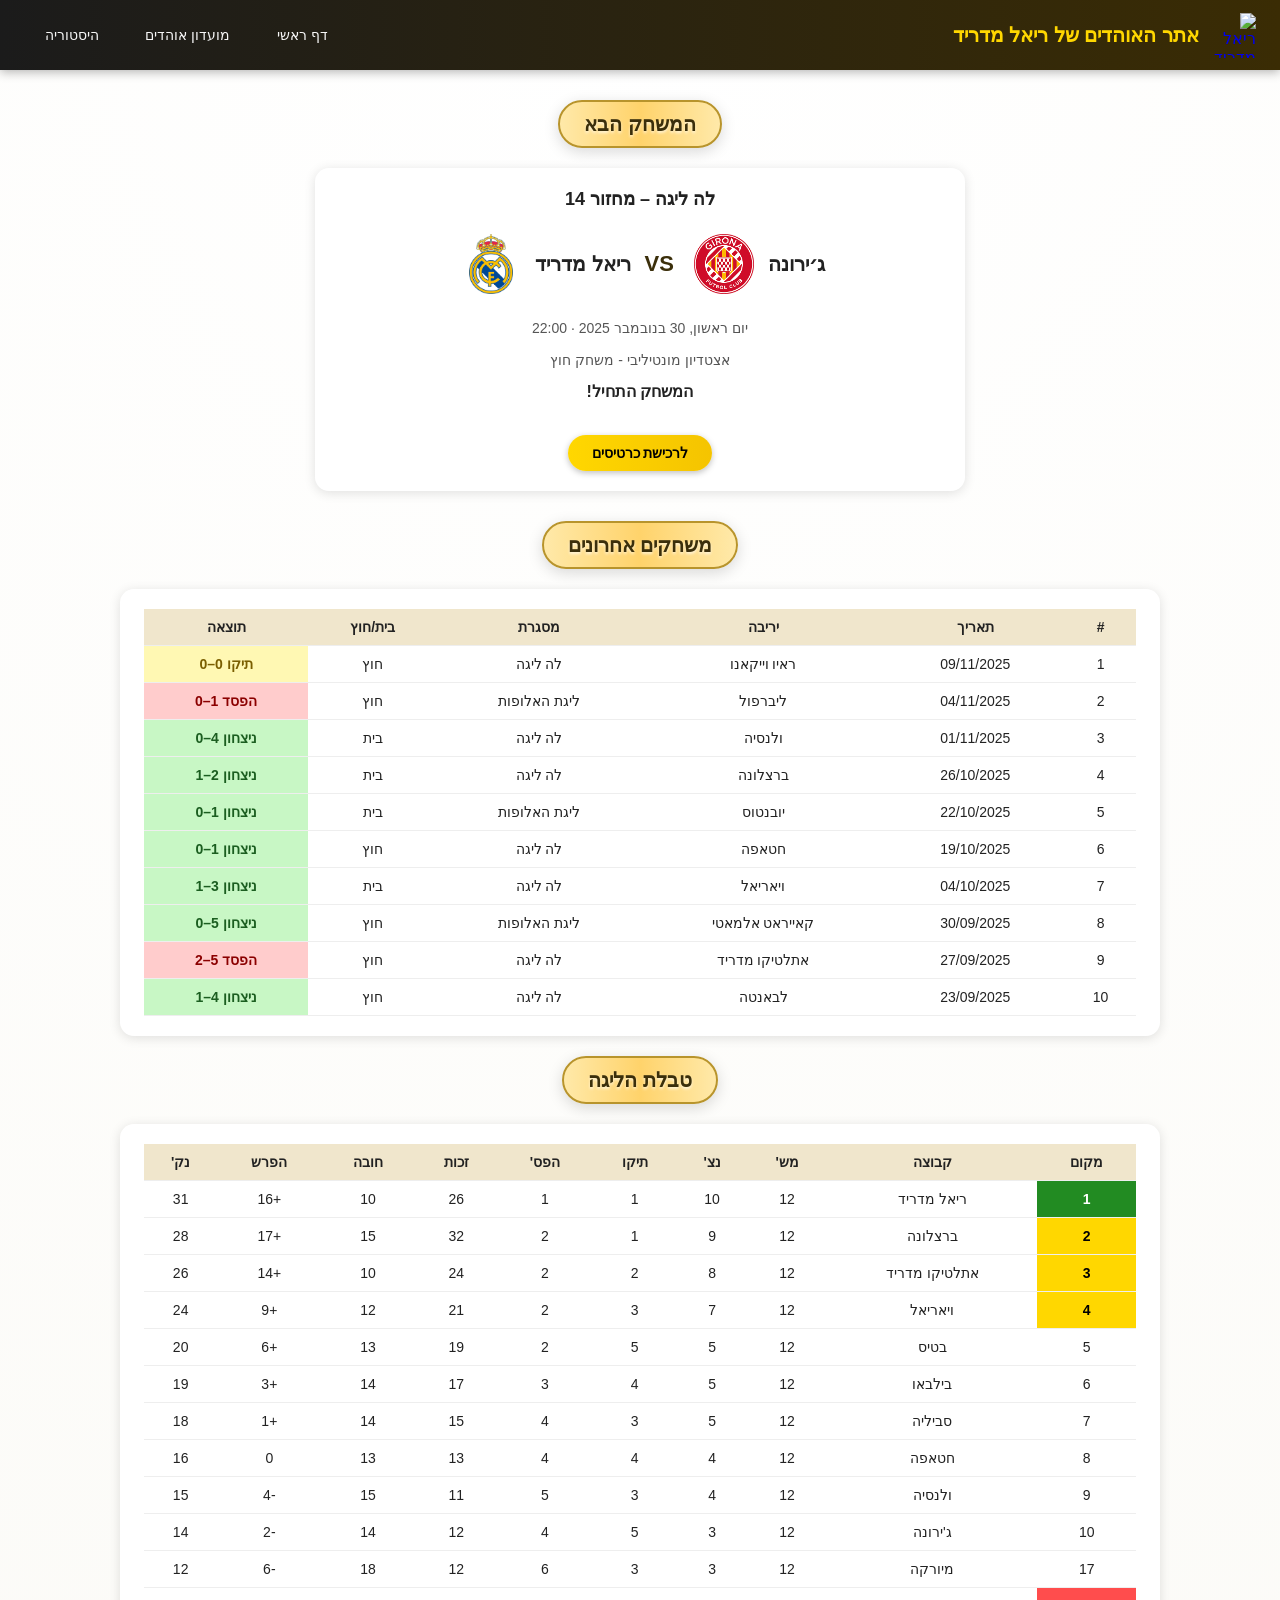
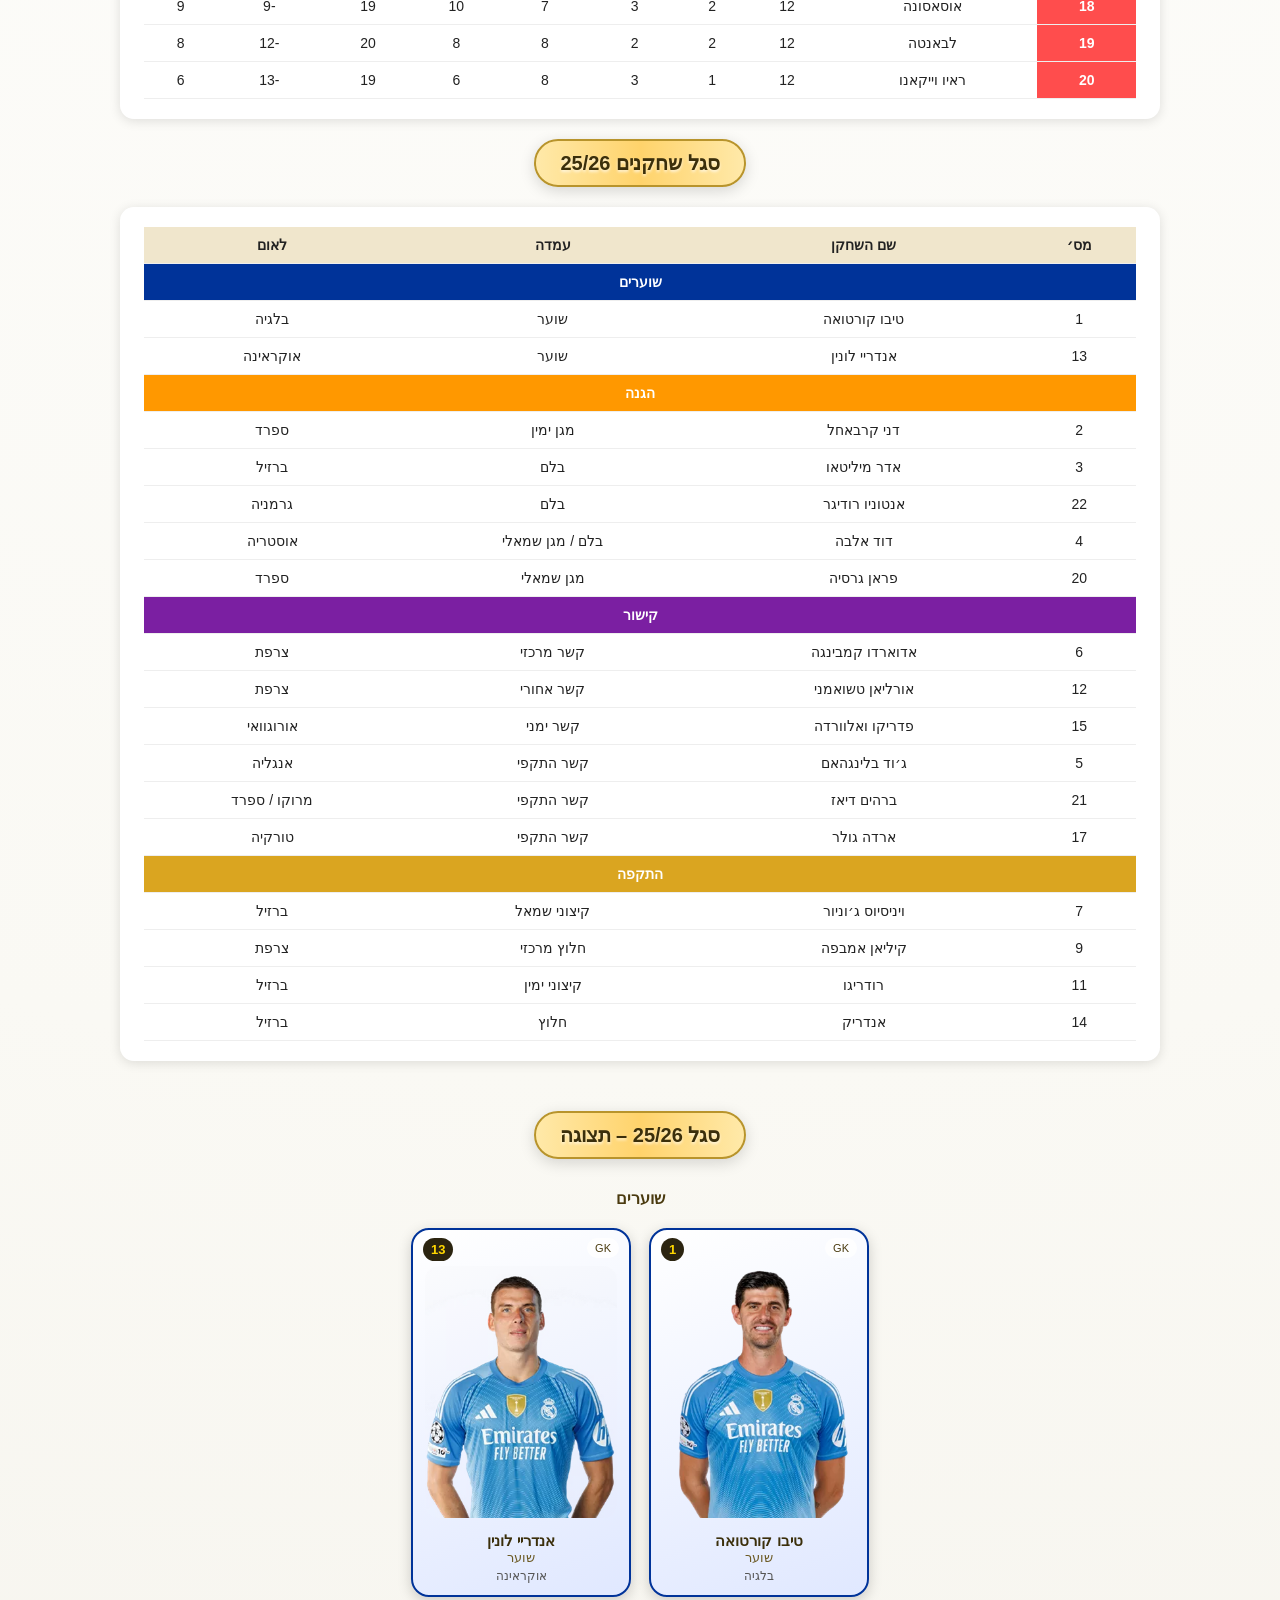
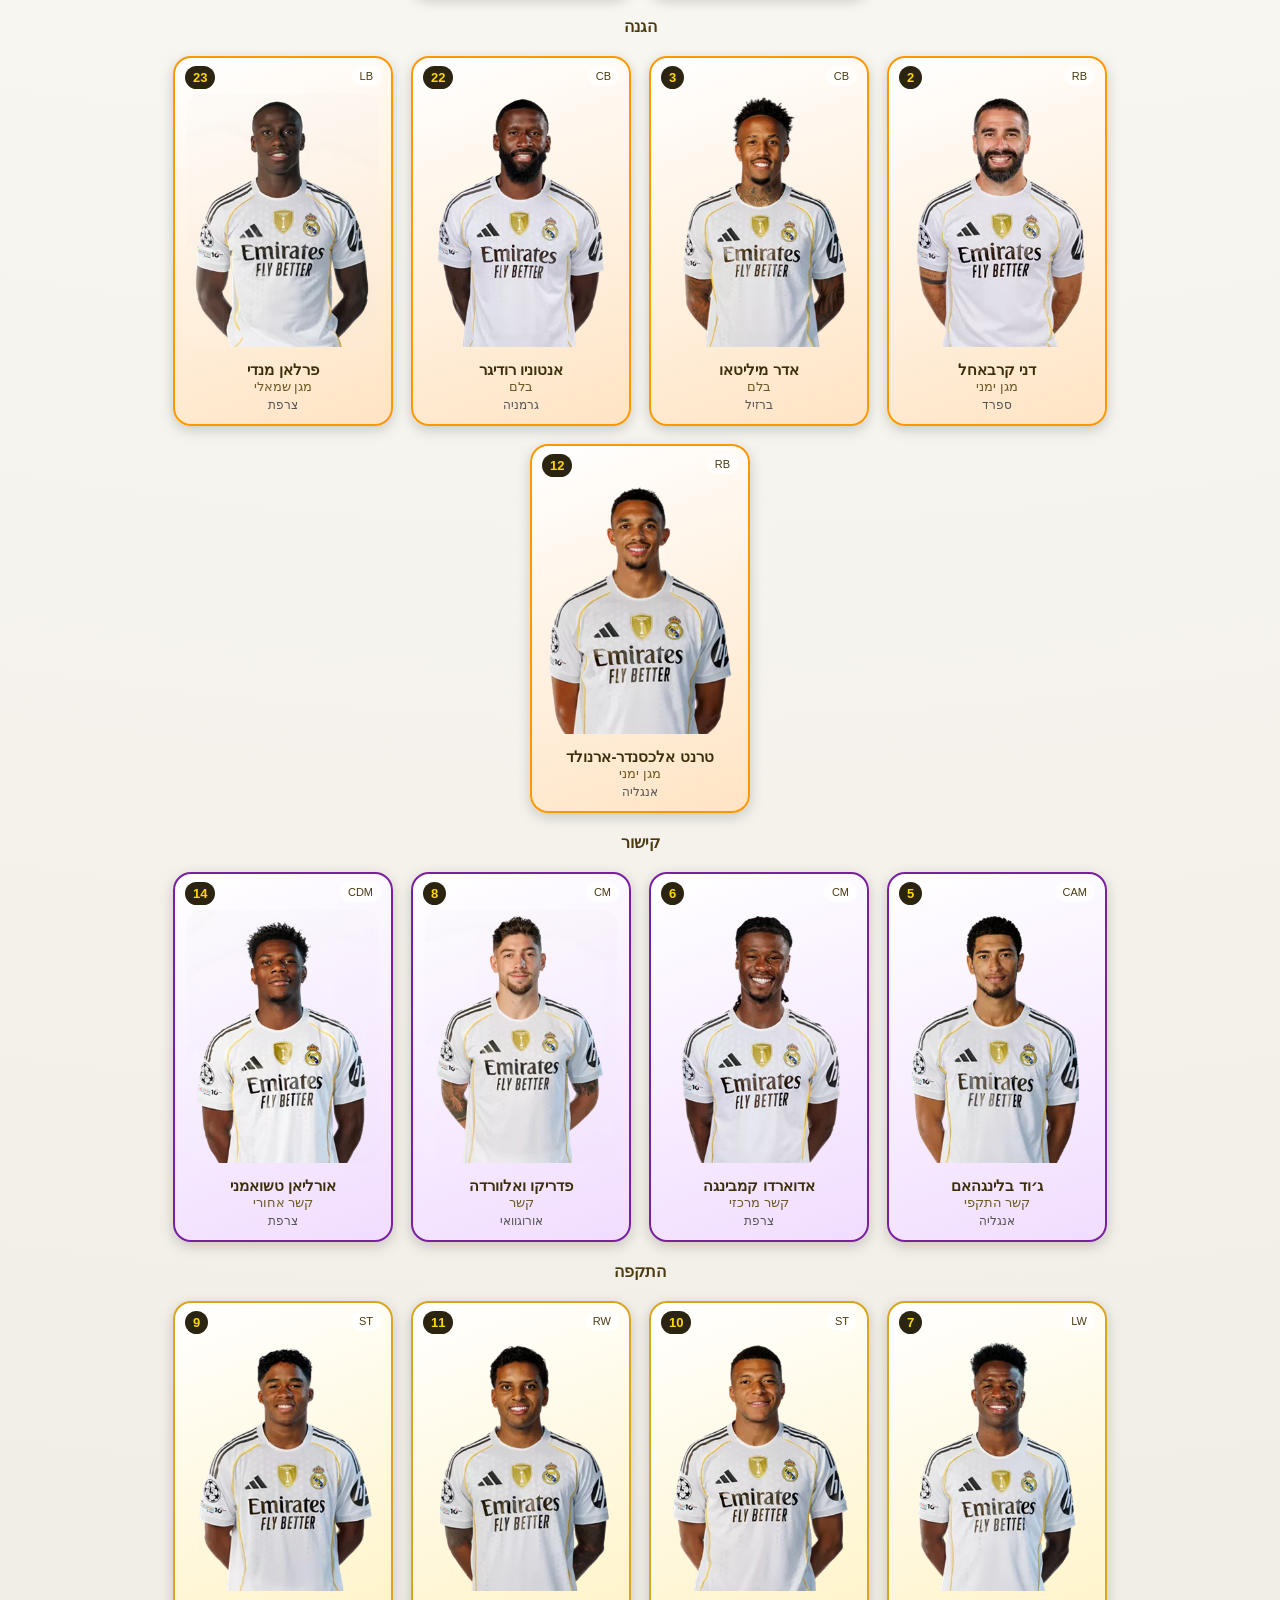
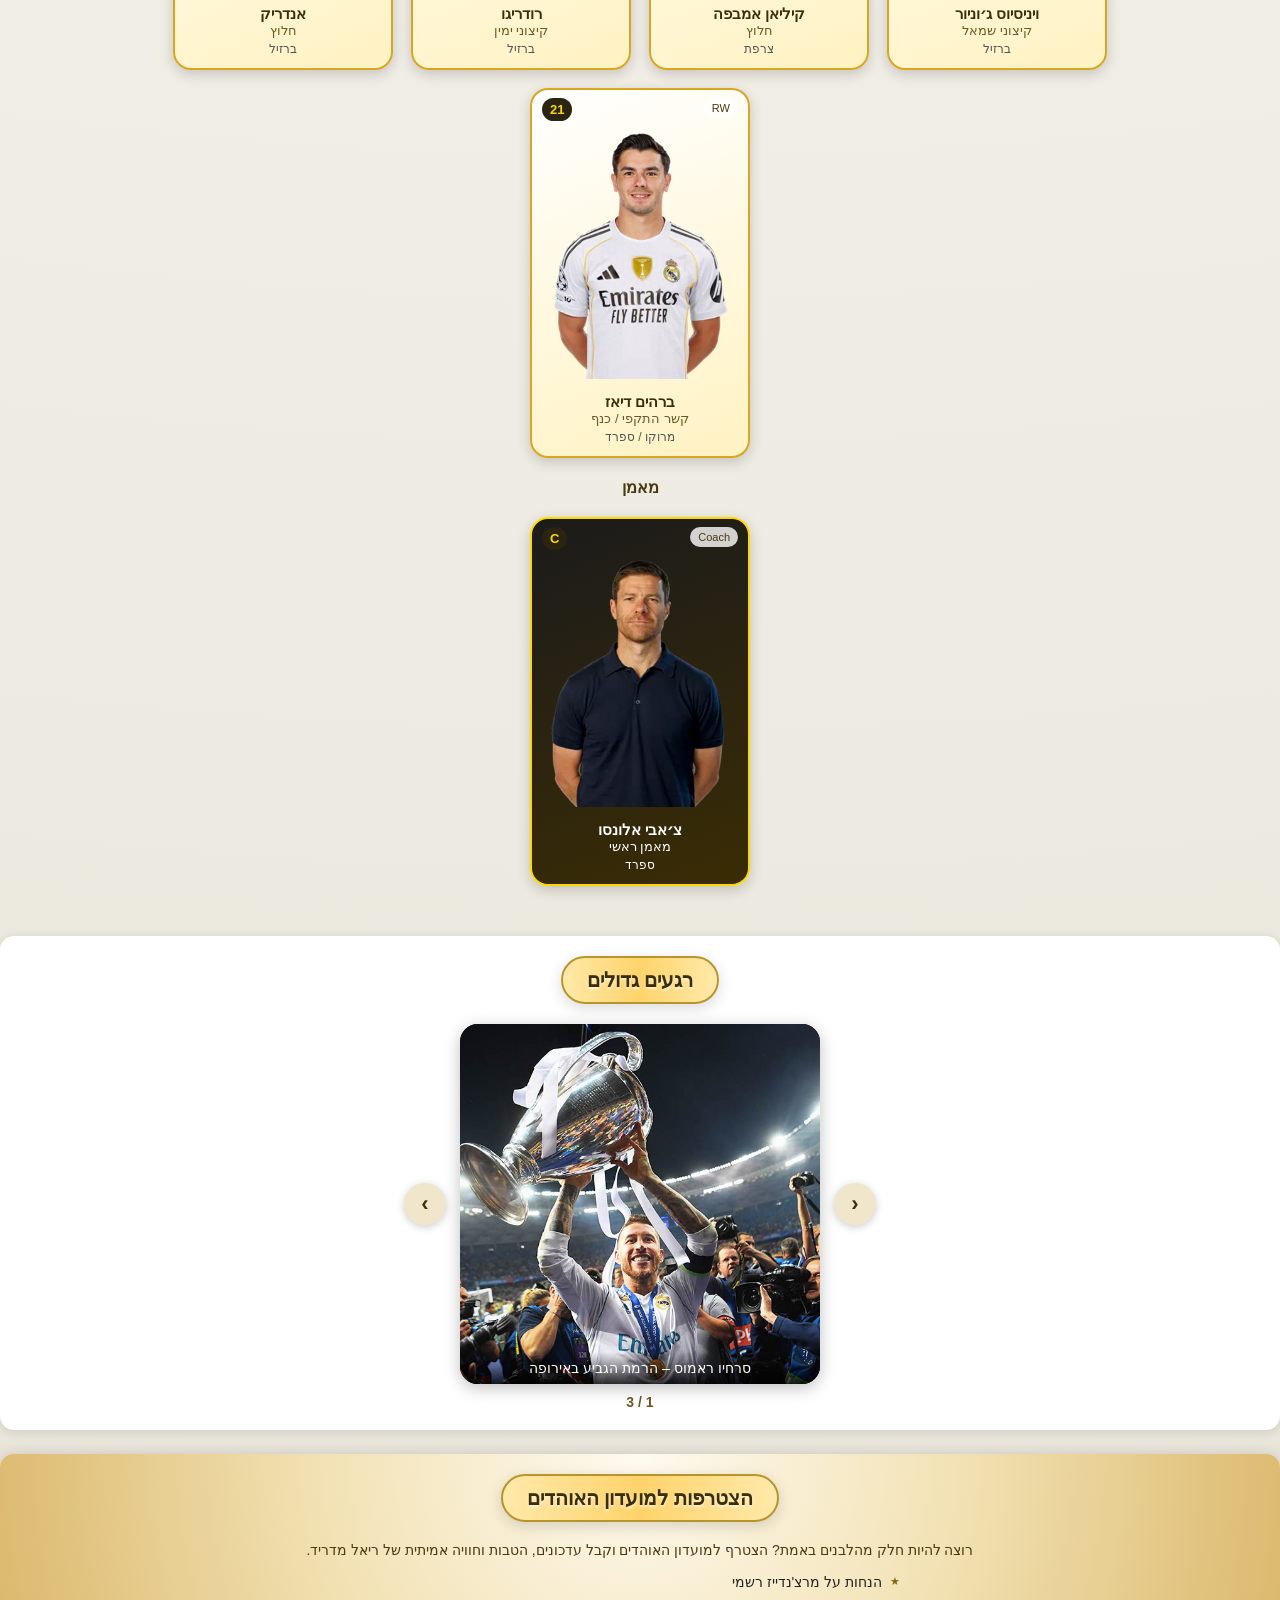
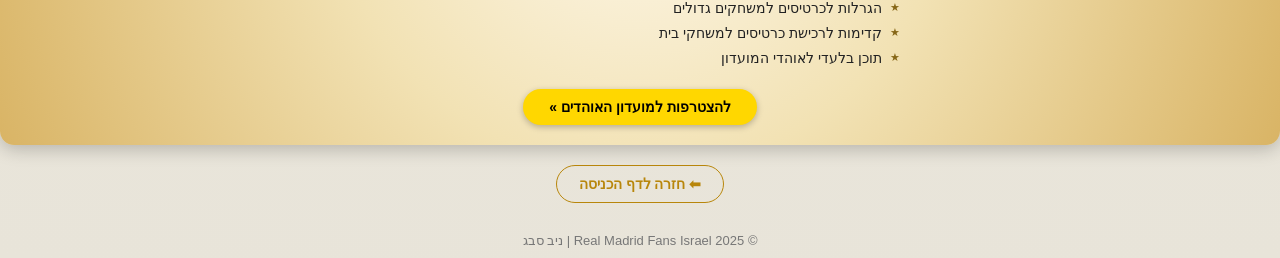
==== commit 7c0de874: "עדכון מובייל" ====
--- a/nivsabag-form.html
+++ b/nivsabag-form.html
@@ -38,11 +38,15 @@
   <br>
 
   <div class="next-match-vs">
-    <img src="pics/girona.png" style="width: fit-content;"class="team-logo-small">
-    ג׳ירונה
-    &nbsp; VS &nbsp;
-    ריאל מדריד
-    <img src="pics/Real_Madrid_CF.svg.webp" style="width: fit-content;" class="team-logo-small">
+    <div class="team-side">
+      <img src="pics/girona.png" class="team-logo-small" alt="ג׳ירונה">
+      <span class="team-side-name">ג׳ירונה</span>
+    </div>
+    <div class="vs-text">VS</div>
+    <div class="team-side">
+      <span class="team-side-name">ריאל מדריד</span>
+      <img src="pics/Real_Madrid_CF.svg.webp" class="team-logo-small" alt="ריאל מדריד">
+    </div>
   </div>
 <br>
   <div class="next-match-details">
@@ -413,33 +417,27 @@
     <section class="card moments-section">
       <h2 class="section-title">רגעים גדולים</h2>
 
-      <div class="moments-strip-wrapper">
-        <div class="moments-strip">
-
-          <!-- 3 תמונות שונות -->
-    <div class="moment-item">
-    <a href="pics/2019-09-09-sergio-ramos-champions-league.jpg" target="_blank">
-    <img src="pics/2019-09-09-sergio-ramos-champions-league.jpg" alt="ראמוס מרים את הגביע">
-    <span>סרחיו ראמוס – הרמת הגביע באירופה</span>
-     </a>
-    </div>
-
-          <div class="moment-item">
-            <a href="pics/691935608.webp" target="_blank">
+      <div class="moments-slider" id="moments-slider">
+        <button class="moment-nav moment-prev" type="button" aria-label="הרגע הקודם">‹</button>
+        <div class="moment-frame">
+          <a class="moment-item active" href="pics/2019-09-09-sergio-ramos-champions-league.jpg" target="_blank">
+            <img src="pics/2019-09-09-sergio-ramos-champions-league.jpg" alt="ראמוס מרים את הגביע">
+            <span>סרחיו ראמוס – הרמת הגביע באירופה</span>
+          </a>
+
+          <a class="moment-item" href="pics/691935608.webp" target="_blank">
             <img src="pics/691935608.webp" alt="כריסטיאנו גול">
             <span>כריסטיאנו רונאלדו – רגע של אליפות</span>
-            </a>
-          </div>
-
-          <div class="moment-item">
-            <a href="pics/santiago.jpeg" target="_blank">
+          </a>
+
+          <a class="moment-item" href="pics/santiago.jpeg" target="_blank">
             <img src="pics/santiago.jpeg" alt="סנטיאגו ברנבאו">
-            </a>
             <span>סנטיאגו ברנבאו במלוא התהילה</span>
-          </div>
-
+          </a>
         </div>
+        <button class="moment-nav moment-next" type="button" aria-label="הרגע הבא">›</button>
       </div>
+      <div class="moment-indicator" id="moments-counter"></div>
     </section>
 
 
@@ -514,6 +512,37 @@
   var interval = setInterval(update, 1000);
 
 })();
+
+(function() {
+  var slider = document.getElementById('moments-slider');
+  if (!slider) return;
+
+  var items = slider.querySelectorAll('.moment-item');
+  var prevBtn = slider.querySelector('.moment-prev');
+  var nextBtn = slider.querySelector('.moment-next');
+  var counter = document.getElementById('moments-counter');
+  var current = 0;
+  if (!items.length || !prevBtn || !nextBtn) return;
+
+  function show(index) {
+    items[current].classList.remove('active');
+    current = (index + items.length) % items.length;
+    items[current].classList.add('active');
+    if (counter) {
+      counter.textContent = (current + 1) + ' / ' + items.length;
+    }
+  }
+
+  prevBtn.addEventListener('click', function() {
+    show(current - 1);
+  });
+
+  nextBtn.addEventListener('click', function() {
+    show(current + 1);
+  });
+
+  show(0);
+})();
 </script>
 
 
--- a/style.css
+++ b/style.css
@@ -22,13 +22,15 @@
 /* ========= ניווט ========= */
 .navbar {
   width: 100%;
-  height: 70px;
+  min-height: 70px;
   background: linear-gradient(to right, #1b1b1b, #3a2c04);
   color: #fff;
-  padding: 0 30px;
+  padding: 10px 24px;
   display: flex;
   align-items: center;
   justify-content: space-between;
+  flex-wrap: wrap;
+  gap: 12px 24px;
   box-shadow: 0 2px 10px rgba(0,0,0,0.3);
   position: relative;
   z-index: 1000;
@@ -39,6 +41,7 @@
   display: flex;
   align-items: center;
   gap: 20px;
+  flex-wrap: wrap;
 }
 
 .nav-logo {
@@ -337,7 +340,7 @@
 
 .player-card {
   position: relative;
-  width: 180px;
+  width: clamp(150px, 28vw, 220px);
   background: linear-gradient(160deg, #ffffff 0%, #f7f2d4 100%);
   border-radius: 18px;
   padding: 14px 12px 12px;
@@ -450,6 +453,11 @@
   font-size: 24px;
   font-weight: bold;
   margin-bottom: 8px;
+  display: flex;
+  align-items: center;
+  justify-content: center;
+  gap: 14px;
+  flex-wrap: wrap;
 }
 
 .countdown-logos {
@@ -460,8 +468,29 @@
   margin-bottom: 12px;
 }
 
-.team-logo { width: 50px; height: 50px; }
-.team-logo-small { width: 32px; height: 32px; vertical-align: middle; margin: 0 6px; }
+.team-logo { width: 50px; height: auto; max-height: 50px; object-fit: contain; }
+.team-logo-small {
+  width: clamp(30px, 12vw, 60px);
+  height: auto;
+  max-height: 60px;
+  vertical-align: middle;
+  margin: 0 6px;
+  object-fit: contain;
+}
+
+.team-side {
+  display: flex;
+  align-items: center;
+  gap: 8px;
+  white-space: nowrap;
+}
+
+.team-side:first-child { flex-direction: row-reverse; }
+.team-side:last-child { flex-direction: row; }
+
+.team-side-name {
+  font-size: 20px;
+}
 
 .vs-text {
   font-weight: bold;
@@ -472,6 +501,7 @@
 .countdown {
   display: flex;
   justify-content: center;
+  flex-wrap: wrap;
   gap: 12px;
   margin: 10px 0 16px 0;
 }
@@ -481,6 +511,7 @@
   border-radius: 10px;
   padding: 8px 10px;
   min-width: 60px;
+  flex: 1 1 80px;
 }
 
 .count-item span {
@@ -1045,52 +1076,83 @@
     grid-template-columns: 1fr;
   }
 }
-/* ===== סקשן 3 תמונות זזות ===== */
+/* ===== סקשן 3 תמונות – סליידר ===== */
 
 .moments-section {
   margin-top: 30px;
-}
-
-.moments-strip-wrapper {
+  text-align: center;
+}
+
+.moments-slider {
+  display: flex;
+  align-items: center;
+  justify-content: center;
+  gap: 14px;
+  margin-top: 18px;
+}
+
+.moment-frame {
+  width: min(360px, 80vw);
+  aspect-ratio: 1 / 1;
+  border-radius: 18px;
   overflow: hidden;
-  border-radius: 18px;
+  position: relative;
+  background: #000;
   box-shadow: 0 4px 16px rgba(0,0,0,0.25);
 }
 
-/* רצועת תמונות שזזה שמאלה אוטומטית */
-.moments-strip {
-  display: flex;
-  gap: 16px;
-  padding: 4px 0 8px;
-  animation: moments-scroll 22s linear infinite;
-}
-
-/* כל תמונה תופסת שליש רוחב (במסך גדול) ומתאימה את עצמה לגודל הדף */
 .moment-item {
-  flex: 0 0 33.333%;
-  position: relative;
-  border-radius: 16px;
-  overflow: hidden;
-  background: #000;
-}
+  position: absolute;
+  inset: 0;
+  display: none;
+  text-decoration: none;
+  color: inherit;
+}
+
+.moment-item.active { display: block; }
 
 .moment-item img {
   width: 100%;
-  height: 260px;
-  object-fit:cover;
+  height: 100%;
+  object-fit: cover;
   display: block;
 }
 
-/* טקסט על התמונה */
 .moment-item span {
   position: absolute;
   left: 0;
   right: 0;
   bottom: 0;
-  padding: 6px 10px;
-  font-size: 13px;
+  padding: 8px 12px;
+  font-size: 14px;
   color: #fff;
   background: linear-gradient(to top, rgba(0,0,0,0.8), transparent);
+}
+
+.moment-nav {
+  border: none;
+  width: 42px;
+  height: 42px;
+  border-radius: 50%;
+  background: #f0e6cc;
+  color: #3b2f0b;
+  font-size: 22px;
+  font-weight: bold;
+  cursor: pointer;
+  box-shadow: 0 2px 8px rgba(0,0,0,0.2);
+  transition: transform .15s ease, background .15s ease;
+}
+
+.moment-nav:hover {
+  background: #ffe08a;
+  transform: translateY(-2px);
+}
+
+.moment-indicator {
+  margin-top: 10px;
+  font-size: 14px;
+  color: #6c5a24;
+  font-weight: 600;
 }
 
 
@@ -1161,3 +1223,198 @@
   margin-top: 4px;
   padding-inline: 26px;
 }
+
+/* ========= רספונסיביות כללית ========= */
+@media (max-width: 1024px) {
+  .main-container {
+    padding: 0 20px;
+  }
+
+  .card {
+    padding: 20px 18px;
+  }
+
+  .nav-title {
+    font-size: 18px;
+  }
+}
+
+@media (max-width: 768px) {
+  .navbar {
+    justify-content: center;
+  }
+
+  .nav-right,
+  .nav-left {
+    width: 100%;
+    justify-content: center;
+  }
+
+  .nav-links {
+    display: flex;
+    flex-wrap: wrap;
+    justify-content: center;
+    gap: 6px;
+  }
+
+  .nav-links a {
+    padding: 6px 12px;
+    margin: 2px 4px;
+  }
+
+  .main-container {
+    margin: 20px auto 40px auto;
+  }
+
+  h1 {
+    font-size: 2rem;
+  }
+
+  h2,
+  .section-title {
+    font-size: 1.4rem;
+  }
+
+  .count-item {
+    min-width: 45%;
+  }
+
+  .timeline-content {
+    flex-direction: column;
+    gap: 10px;
+  }
+
+  .timeline-media img {
+    width: 100%;
+    height: auto;
+  }
+
+  .history-stats-grid {
+    grid-template-columns: repeat(auto-fit, minmax(140px, 1fr));
+  }
+
+  .legends-grid {
+    grid-template-columns: repeat(auto-fit, minmax(180px, 1fr));
+  }
+  
+  .moments-slider {
+    gap: 10px;
+  }
+  
+  .moment-nav {
+    width: 36px;
+    height: 36px;
+    font-size: 18px;
+  }
+}
+
+@media (max-width: 600px) {
+  body {
+    font-size: 15px;
+  }
+
+  .navbar {
+    padding: 12px 16px;
+  }
+
+  .nav-right {
+    flex-direction: column;
+    text-align: center;
+  }
+
+  .nav-logo {
+    width: 36px;
+    height: 36px;
+  }
+
+  .nav-title {
+    font-size: 16px;
+    white-space: normal;
+    text-align: center;
+  }
+
+  .main-container {
+    padding: 0 14px;
+  }
+
+  .card {
+    padding: 16px 14px;
+  }
+
+  h1 {
+    font-size: 1.75rem;
+  }
+
+  h2,
+  .section-title {
+    font-size: 1.2rem;
+  }
+
+  table {
+    font-size: 12px;
+  }
+
+  th,
+  td {
+    padding: 6px 4px;
+  }
+
+  .countdown {
+    gap: 10px;
+  }
+
+  .player-card {
+    width: 100%;
+    max-width: 280px;
+  }
+
+  .moment-frame {
+    width: min(280px, 92vw);
+  }
+
+  form table {
+    display: block;
+  }
+
+  form tr {
+    display: block;
+    margin-bottom: 12px;
+  }
+
+  form td {
+    display: block;
+    width: 100%;
+  }
+
+  form td:first-child:not([colspan]) {
+    font-weight: 600;
+    margin-bottom: 6px;
+  }
+}
+
+@media (max-width: 480px) {
+  .nav-links a {
+    width: 100%;
+    text-align: center;
+  }
+
+  .timeline {
+    padding: 18px 16px;
+  }
+
+  .timeline::before {
+    right: 20px;
+  }
+
+  .timeline-item {
+    padding-right: 36px;
+  }
+
+  .timeline-item::before {
+    right: 18px;
+  }
+
+  .timeline-content {
+    padding: 10px;
+  }
+}
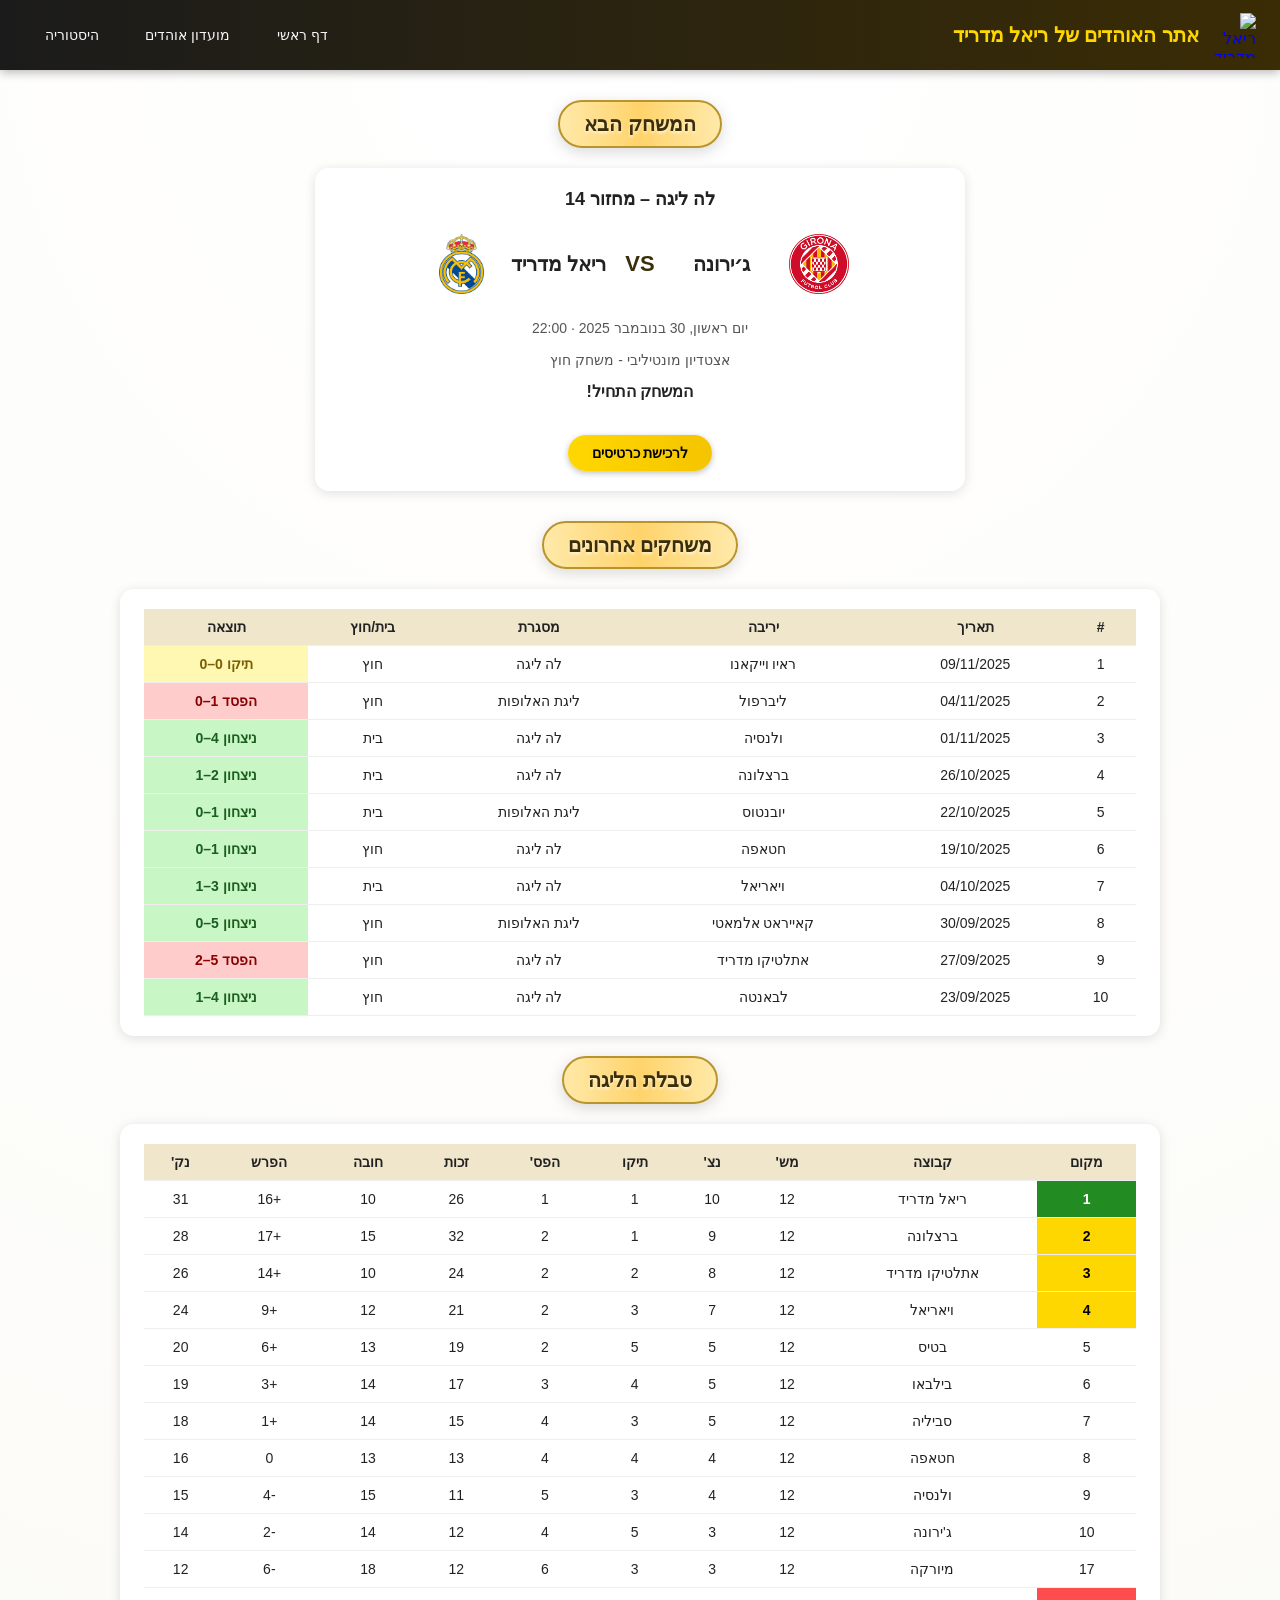
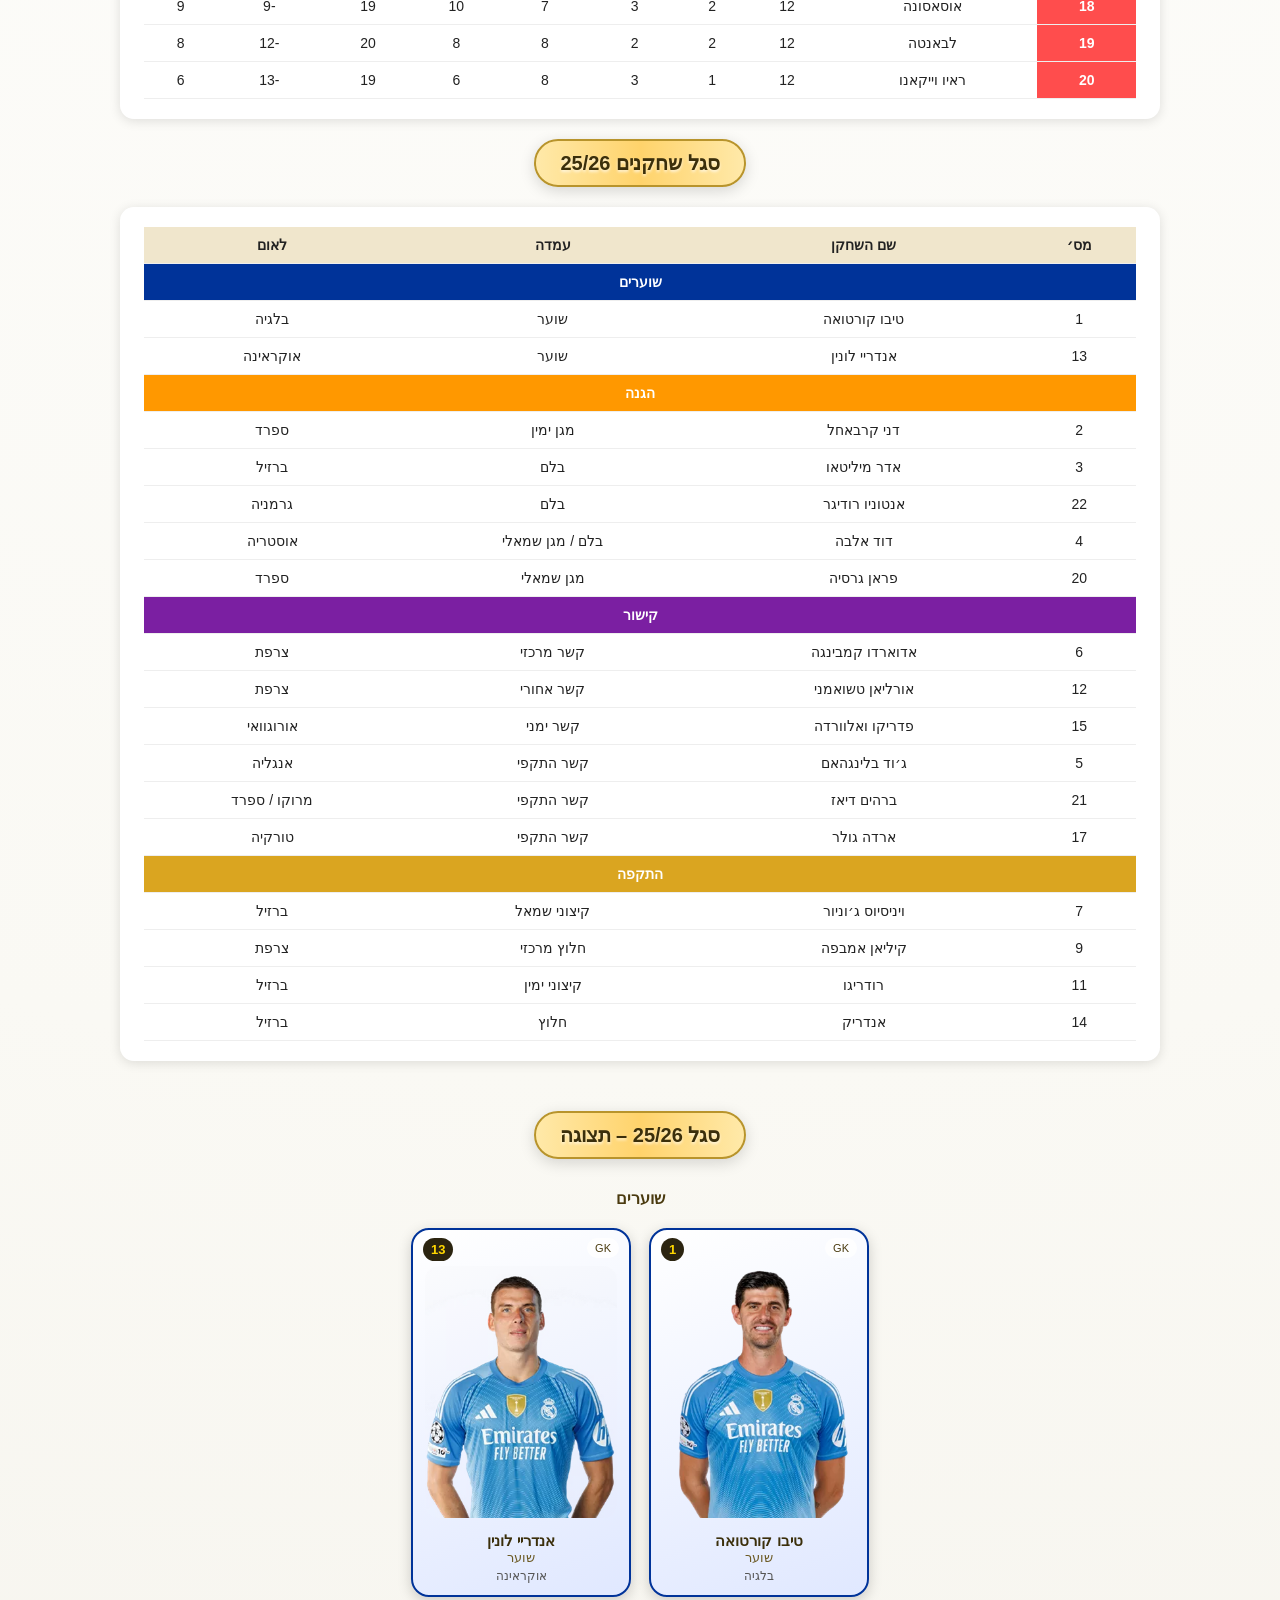
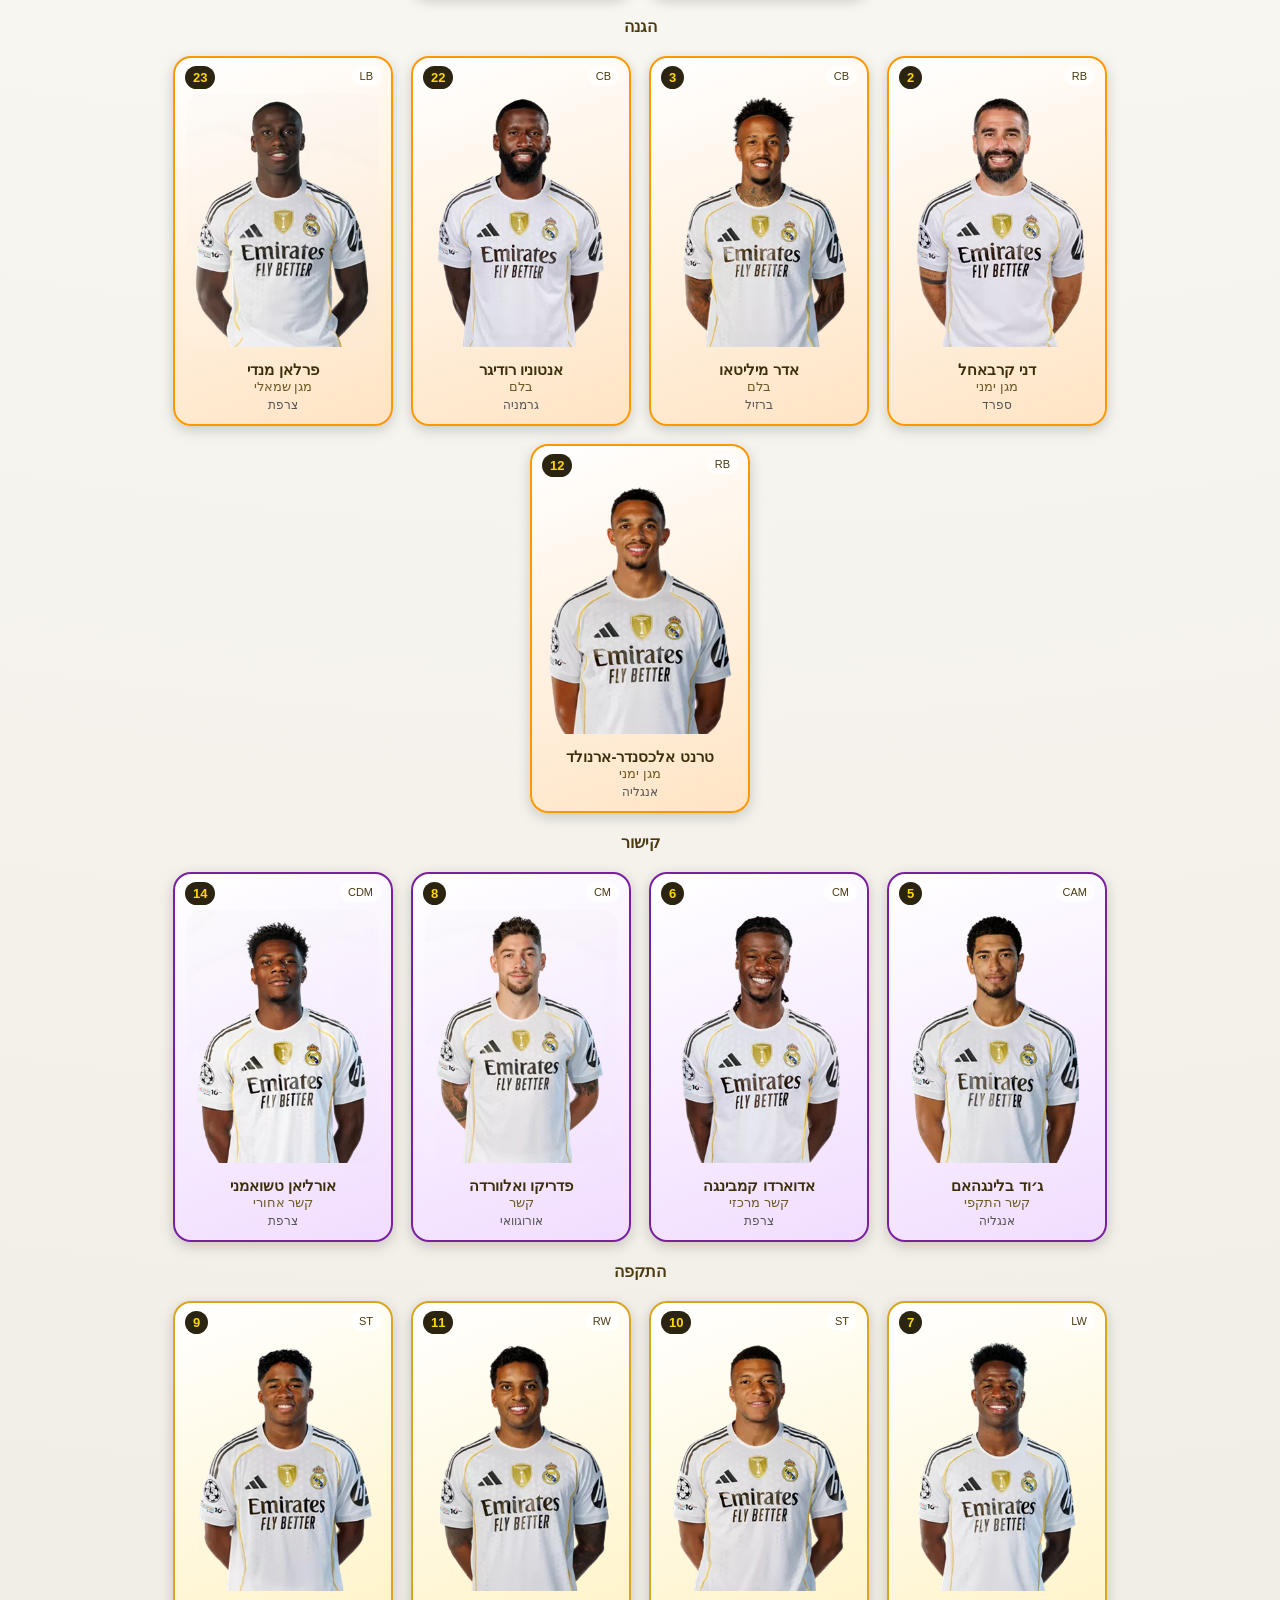
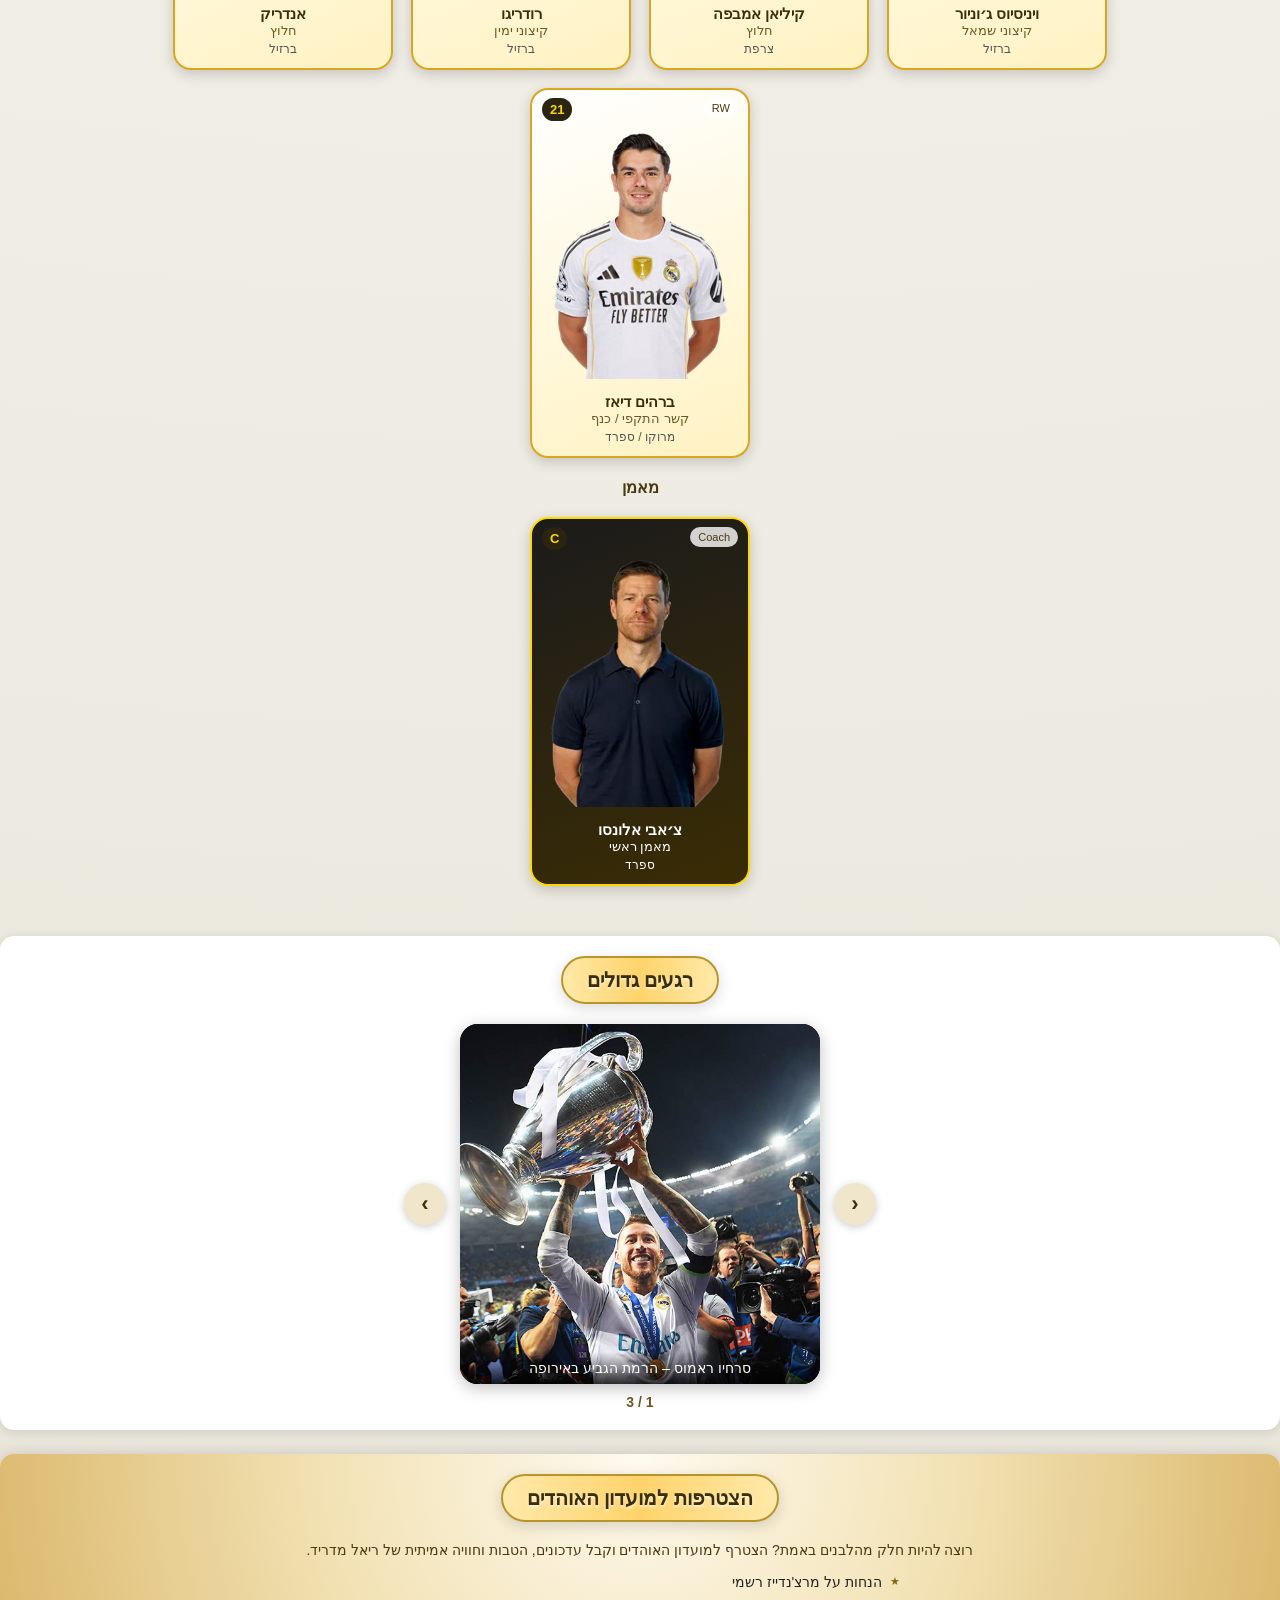
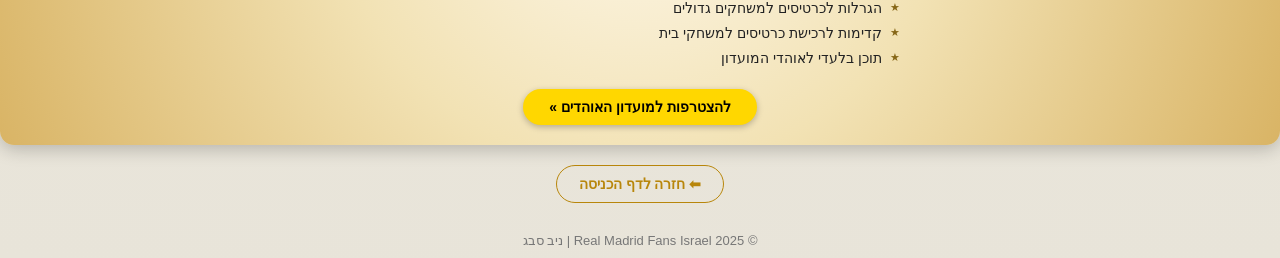
==== commit 852baadc: "עדכ" ====
--- a/nivsabag-form.html
+++ b/nivsabag-form.html
@@ -38,15 +38,11 @@
   <br>
 
   <div class="next-match-vs">
-    <div class="team-side">
-      <img src="pics/girona.png" class="team-logo-small" alt="ג׳ירונה">
-      <span class="team-side-name">ג׳ירונה</span>
-    </div>
+    <img src="pics/girona.png" class="team-logo-small team-logo-side" alt="ג׳ירונה">
+    <span class="team-name">ג׳ירונה</span>
     <div class="vs-text">VS</div>
-    <div class="team-side">
-      <span class="team-side-name">ריאל מדריד</span>
-      <img src="pics/Real_Madrid_CF.svg.webp" class="team-logo-small" alt="ריאל מדריד">
-    </div>
+    <span class="team-name">ריאל מדריד</span>
+    <img src="pics/Real_Madrid_CF.svg.webp" class="team-logo-small team-logo-side" alt="ריאל מדריד">
   </div>
 <br>
   <div class="next-match-details">
--- a/style.css
+++ b/style.css
@@ -456,8 +456,10 @@
   display: flex;
   align-items: center;
   justify-content: center;
-  gap: 14px;
   flex-wrap: wrap;
+  gap: 12px;
+  direction: rtl;
+  text-align: center;
 }
 
 .countdown-logos {
@@ -478,18 +480,13 @@
   object-fit: contain;
 }
 
-.team-side {
-  display: flex;
-  align-items: center;
-  gap: 8px;
-  white-space: nowrap;
-}
-
-.team-side:first-child { flex-direction: row-reverse; }
-.team-side:last-child { flex-direction: row; }
-
-.team-side-name {
+.team-logo-side {
+  margin: 0;
+}
+
+.team-name {
   font-size: 20px;
+  min-width: 110px;
 }
 
 .vs-text {
@@ -1093,7 +1090,7 @@
 
 .moment-frame {
   width: min(360px, 80vw);
-  aspect-ratio: 1 / 1;
+  height: min(360px, 80vw);
   border-radius: 18px;
   overflow: hidden;
   position: relative;
@@ -1104,12 +1101,18 @@
 .moment-item {
   position: absolute;
   inset: 0;
-  display: none;
+  display: flex;
   text-decoration: none;
   color: inherit;
-}
-
-.moment-item.active { display: block; }
+  opacity: 0;
+  pointer-events: none;
+  transition: opacity 0.25s ease;
+}
+
+.moment-item.active {
+  opacity: 1;
+  pointer-events: auto;
+}
 
 .moment-item img {
   width: 100%;
